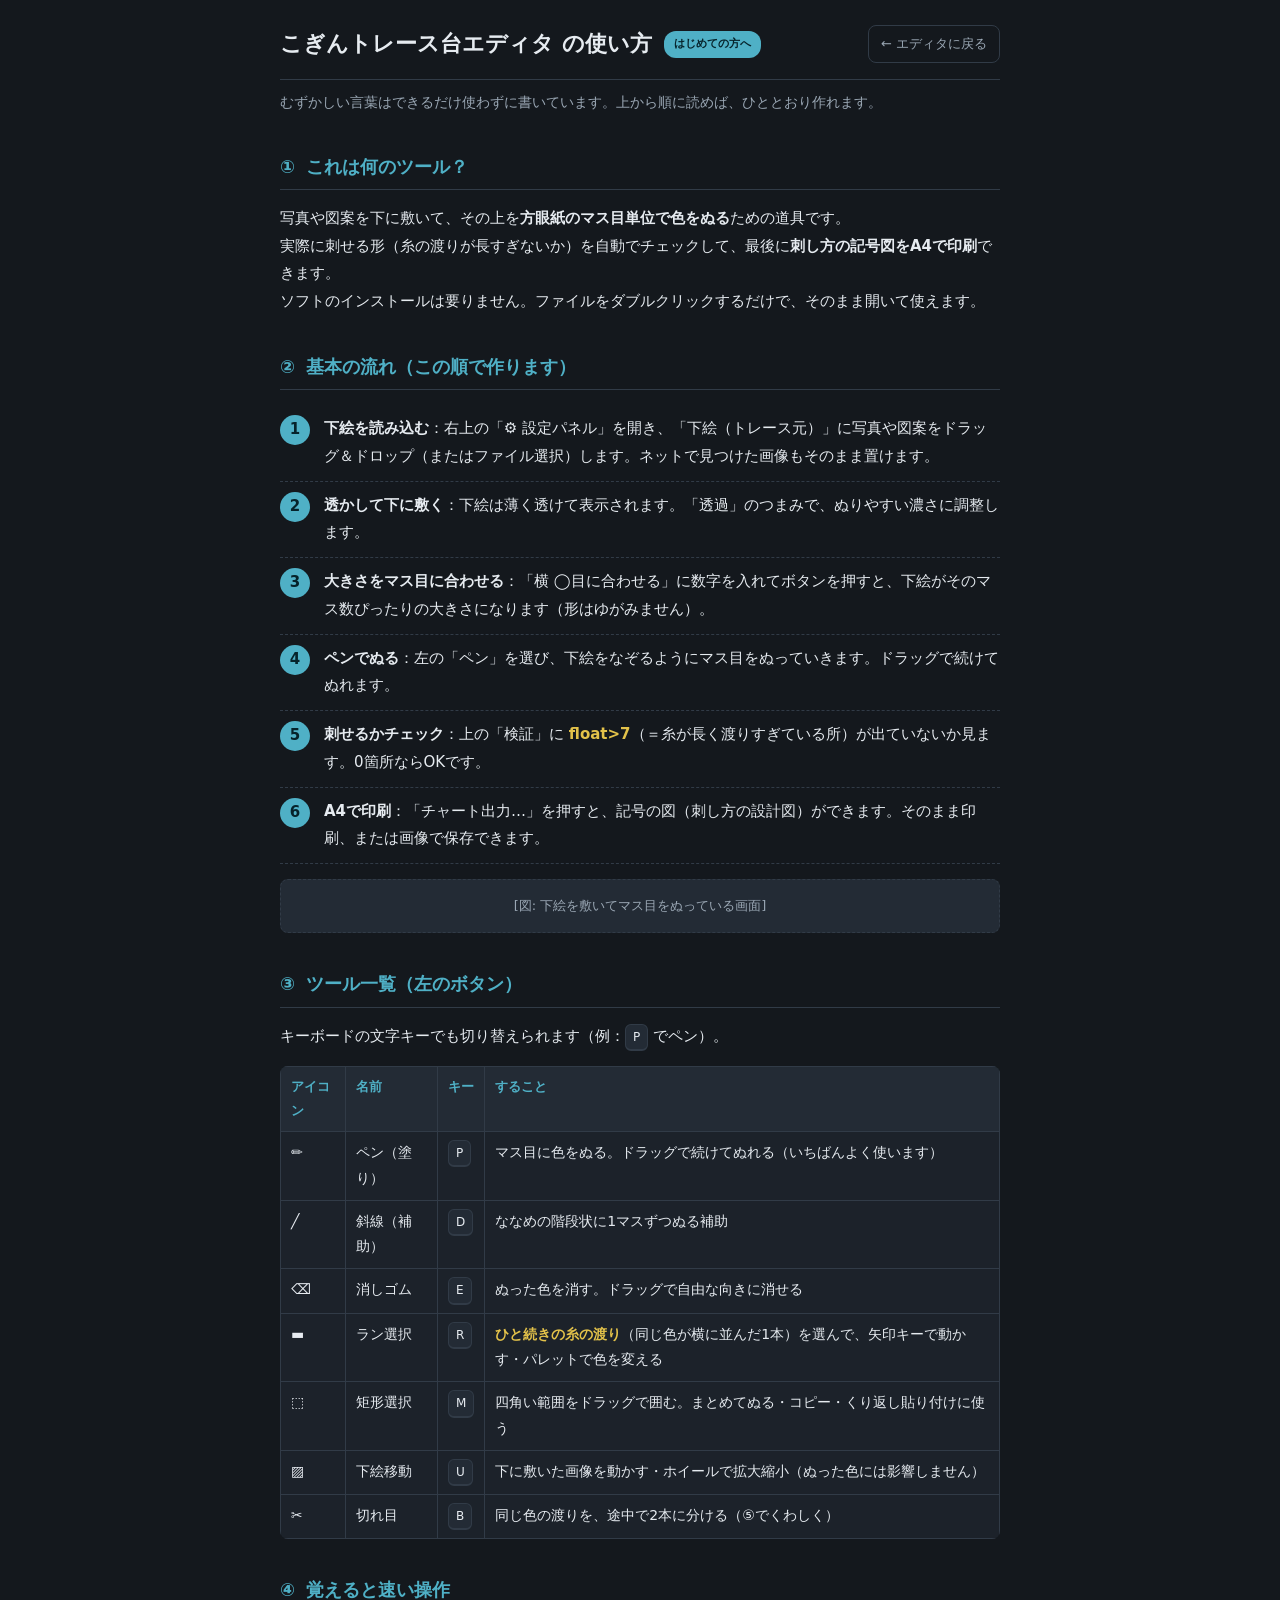
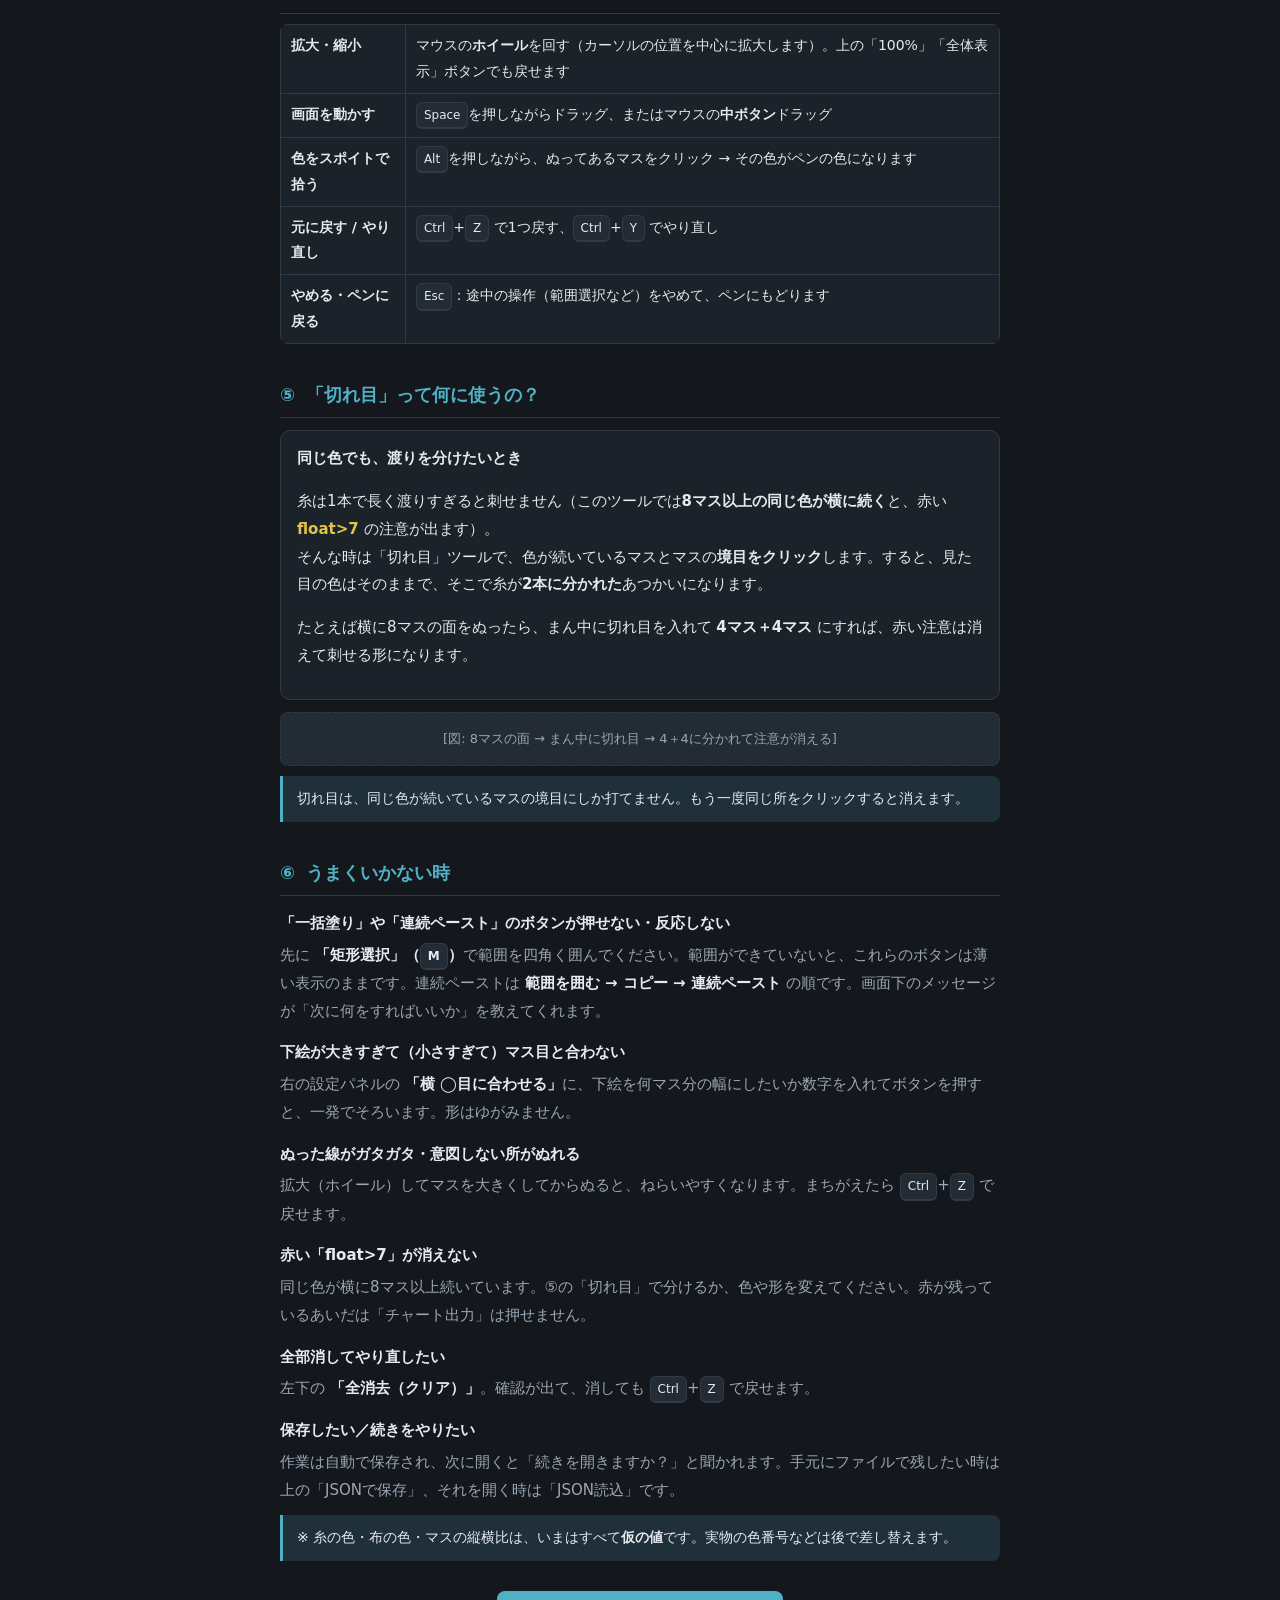
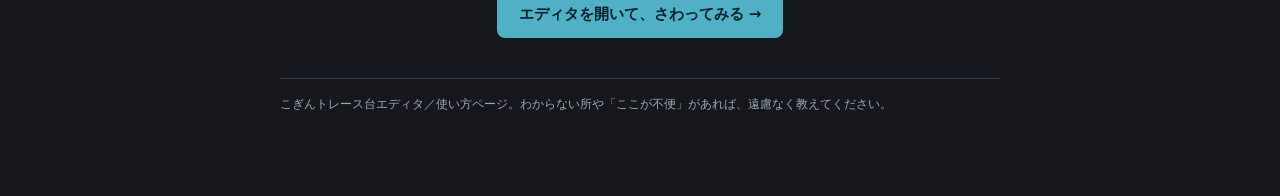
==== help.html @ c5e2b53e "feat(editor): 使い方ページ help.html＋ヘッダに「？使い方」ボタン（#12） - 非エンジニア/初見向けの独立ページ。専門用語は初出で言い換え   （「ラン」→ひと続きの糸の渡り" ====
<!DOCTYPE html>
<html lang="ja">
<head>
<meta charset="UTF-8">
<meta name="viewport" content="width=device-width, initial-scale=1.0">
<title>こぎんトレース台エディタ — 使い方</title>
<style>
  :root{
    --bg:#14181d; --panel:#1c222a; --panel2:#232b35; --line:#313b47;
    --text:#e6ebf0; --dim:#9aa7b4; --accent:#4fb0c6; --warn:#E3C24A; --danger:#E23B3B;
  }
  *{box-sizing:border-box;}
  html,body{margin:0;padding:0;background:var(--bg);color:var(--text);
    font-family:"Hiragino Kaku Gothic ProN","Yu Gothic",Meiryo,system-ui,sans-serif;
    font-size:15px;line-height:1.85;}
  a{color:var(--accent);}
  .wrap{max-width:760px;margin:0 auto;padding:24px 20px 80px;}
  header.top{display:flex;align-items:center;gap:12px;flex-wrap:wrap;
    border-bottom:1px solid var(--line);padding-bottom:14px;margin-bottom:8px;}
  header.top h1{font-size:22px;margin:0;font-weight:700;}
  .tag{font-size:11px;background:var(--accent);color:#06232b;padding:3px 10px;border-radius:12px;font-weight:700;}
  .back{margin-left:auto;font-size:13px;text-decoration:none;border:1px solid var(--line);
    color:var(--dim);border-radius:8px;padding:6px 12px;}
  .back:hover{border-color:var(--accent);color:var(--text);}
  .lead{color:var(--dim);font-size:14px;margin:10px 0 6px;}
  h2{font-size:18px;margin:34px 0 10px;color:var(--accent);border-bottom:1px solid var(--line);padding-bottom:6px;}
  h2 .num{display:inline-block;min-width:26px;}
  ol.steps{padding-left:0;list-style:none;counter-reset:st;}
  ol.steps>li{counter-increment:st;position:relative;padding:10px 0 10px 44px;border-bottom:1px dashed var(--line);}
  ol.steps>li::before{content:counter(st);position:absolute;left:0;top:10px;width:30px;height:30px;
    background:var(--accent);color:#06232b;border-radius:50%;display:flex;align-items:center;justify-content:center;font-weight:700;}
  ol.steps>li b{color:var(--text);}
  .fig{background:var(--panel2);border:1px dashed var(--line);border-radius:8px;color:var(--dim);
    font-size:13px;padding:14px;margin:8px 0;text-align:center;}
  table{width:100%;border-collapse:collapse;margin:8px 0;background:var(--panel);border-radius:8px;overflow:hidden;}
  th,td{border:1px solid var(--line);padding:8px 10px;text-align:left;font-size:14px;vertical-align:top;}
  th{background:var(--panel2);color:var(--accent);font-size:13px;}
  td .ico{font-size:17px;}
  kbd{display:inline-block;background:var(--panel2);border:1px solid var(--line);border-bottom-width:2px;
    border-radius:6px;padding:1px 7px;font-size:12px;color:var(--text);font-family:inherit;min-width:16px;text-align:center;}
  .card{background:var(--panel);border:1px solid var(--line);border-radius:10px;padding:14px 16px;margin:12px 0;}
  .card h3{margin:0 0 6px;font-size:15px;color:var(--text);}
  .note{background:#20303a;border-left:3px solid var(--accent);border-radius:0 8px 8px 0;padding:10px 14px;margin:10px 0;font-size:14px;}
  .word{color:var(--warn);font-weight:700;}
  dl.trouble{margin:0;}
  dl.trouble dt{font-weight:700;color:var(--text);margin-top:14px;}
  dl.trouble dd{margin:4px 0 0;color:var(--dim);}
  dl.trouble dd b{color:var(--text);}
  footer{margin-top:40px;border-top:1px solid var(--line);padding-top:14px;color:var(--dim);font-size:12px;}
  .center-cta{text-align:center;margin:30px 0 0;}
  .center-cta a{display:inline-block;background:var(--accent);color:#06232b;font-weight:700;
    text-decoration:none;border-radius:8px;padding:10px 22px;}
</style>
</head>
<body>
<div class="wrap">

<header class="top">
  <h1>こぎんトレース台エディタ の使い方</h1>
  <span class="tag">はじめての方へ</span>
  <a class="back" href="editor.html">← エディタに戻る</a>
</header>
<p class="lead">むずかしい言葉はできるだけ使わずに書いています。上から順に読めば、ひととおり作れます。</p>

<!-- ① これは何のツールか -->
<h2><span class="num">①</span>これは何のツール？</h2>
<p>写真や図案を下に敷いて、その上を<b>方眼紙のマス目単位で色をぬる</b>ための道具です。<br>
実際に刺せる形（糸の渡りが長すぎないか）を自動でチェックして、最後に<b>刺し方の記号図をA4で印刷</b>できます。<br>
ソフトのインストールは要りません。ファイルをダブルクリックするだけで、そのまま開いて使えます。</p>

<!-- ② 基本の流れ -->
<h2><span class="num">②</span>基本の流れ（この順で作ります）</h2>
<ol class="steps">
  <li><b>下絵を読み込む</b>：右上の「⚙ 設定パネル」を開き、「下絵（トレース元）」に写真や図案をドラッグ＆ドロップ（またはファイル選択）します。ネットで見つけた画像もそのまま置けます。</li>
  <li><b>透かして下に敷く</b>：下絵は薄く透けて表示されます。「透過」のつまみで、ぬりやすい濃さに調整します。</li>
  <li><b>大きさをマス目に合わせる</b>：「横 ◯目に合わせる」に数字を入れてボタンを押すと、下絵がそのマス数ぴったりの大きさになります（形はゆがみません）。</li>
  <li><b>ペンでぬる</b>：左の「ペン」を選び、下絵をなぞるようにマス目をぬっていきます。ドラッグで続けてぬれます。</li>
  <li><b>刺せるかチェック</b>：上の「検証」に <span class="word">float&gt;7</span>（＝糸が長く渡りすぎている所）が出ていないか見ます。0箇所ならOKです。</li>
  <li><b>A4で印刷</b>：「チャート出力…」を押すと、記号の図（刺し方の設計図）ができます。そのまま印刷、または画像で保存できます。</li>
</ol>
<div class="fig">[図: 下絵を敷いてマス目をぬっている画面]</div>

<!-- ③ ツール一覧 -->
<h2><span class="num">③</span>ツール一覧（左のボタン）</h2>
<p>キーボードの文字キーでも切り替えられます（例：<kbd>P</kbd> でペン）。</p>
<table>
  <thead><tr><th>アイコン</th><th>名前</th><th>キー</th><th>すること</th></tr></thead>
  <tbody>
    <tr><td class="ico">✏</td><td>ペン（塗り）</td><td><kbd>P</kbd></td><td>マス目に色をぬる。ドラッグで続けてぬれる（いちばんよく使います）</td></tr>
    <tr><td class="ico">╱</td><td>斜線（補助）</td><td><kbd>D</kbd></td><td>ななめの階段状に1マスずつぬる補助</td></tr>
    <tr><td class="ico">⌫</td><td>消しゴム</td><td><kbd>E</kbd></td><td>ぬった色を消す。ドラッグで自由な向きに消せる</td></tr>
    <tr><td class="ico">▬</td><td>ラン選択</td><td><kbd>R</kbd></td><td><span class="word">ひと続きの糸の渡り</span>（同じ色が横に並んだ1本）を選んで、矢印キーで動かす・パレットで色を変える</td></tr>
    <tr><td class="ico">⬚</td><td>矩形選択</td><td><kbd>M</kbd></td><td>四角い範囲をドラッグで囲む。まとめてぬる・コピー・くり返し貼り付けに使う</td></tr>
    <tr><td class="ico">▨</td><td>下絵移動</td><td><kbd>U</kbd></td><td>下に敷いた画像を動かす・ホイールで拡大縮小（ぬった色には影響しません）</td></tr>
    <tr><td class="ico">✂</td><td>切れ目</td><td><kbd>B</kbd></td><td>同じ色の渡りを、途中で2本に分ける（⑤でくわしく）</td></tr>
  </tbody>
</table>

<!-- ④ 便利操作 -->
<h2><span class="num">④</span>覚えると速い操作</h2>
<table>
  <tbody>
    <tr><td><b>拡大・縮小</b></td><td>マウスの<b>ホイール</b>を回す（カーソルの位置を中心に拡大します）。上の「100%」「全体表示」ボタンでも戻せます</td></tr>
    <tr><td><b>画面を動かす</b></td><td><kbd>Space</kbd>を押しながらドラッグ、またはマウスの<b>中ボタン</b>ドラッグ</td></tr>
    <tr><td><b>色をスポイトで拾う</b></td><td><kbd>Alt</kbd>を押しながら、ぬってあるマスをクリック → その色がペンの色になります</td></tr>
    <tr><td><b>元に戻す / やり直し</b></td><td><kbd>Ctrl</kbd>+<kbd>Z</kbd> で1つ戻す、<kbd>Ctrl</kbd>+<kbd>Y</kbd> でやり直し</td></tr>
    <tr><td><b>やめる・ペンに戻る</b></td><td><kbd>Esc</kbd>：途中の操作（範囲選択など）をやめて、ペンにもどります</td></tr>
  </tbody>
</table>

<!-- ⑤ 切れ目機能 -->
<h2><span class="num">⑤</span>「切れ目」って何に使うの？</h2>
<div class="card">
  <h3>同じ色でも、渡りを分けたいとき</h3>
  <p>糸は1本で長く渡りすぎると刺せません（このツールでは<b>8マス以上の同じ色が横に続く</b>と、赤い <span class="word">float&gt;7</span> の注意が出ます）。<br>
  そんな時は「切れ目」ツールで、色が続いているマスとマスの<b>境目をクリック</b>します。すると、見た目の色はそのままで、そこで糸が<b>2本に分かれた</b>あつかいになります。</p>
  <p>たとえば横に8マスの面をぬったら、まん中に切れ目を入れて <b>4マス＋4マス</b> にすれば、赤い注意は消えて刺せる形になります。</p>
</div>
<div class="fig">[図: 8マスの面 → まん中に切れ目 → 4＋4に分かれて注意が消える]</div>
<div class="note">切れ目は、同じ色が続いているマスの境目にしか打てません。もう一度同じ所をクリックすると消えます。</div>

<!-- ⑥ うまくいかない時 -->
<h2><span class="num">⑥</span>うまくいかない時</h2>
<dl class="trouble">
  <dt>「一括塗り」や「連続ペースト」のボタンが押せない・反応しない</dt>
  <dd>先に <b>「矩形選択」（<kbd>M</kbd>）</b>で範囲を四角く囲んでください。範囲ができていないと、これらのボタンは薄い表示のままです。連続ペーストは <b>範囲を囲む → コピー → 連続ペースト</b> の順です。画面下のメッセージが「次に何をすればいいか」を教えてくれます。</dd>

  <dt>下絵が大きすぎて（小さすぎて）マス目と合わない</dt>
  <dd>右の設定パネルの <b>「横 ◯目に合わせる」</b>に、下絵を何マス分の幅にしたいか数字を入れてボタンを押すと、一発でそろいます。形はゆがみません。</dd>

  <dt>ぬった線がガタガタ・意図しない所がぬれる</dt>
  <dd>拡大（ホイール）してマスを大きくしてからぬると、ねらいやすくなります。まちがえたら <kbd>Ctrl</kbd>+<kbd>Z</kbd> で戻せます。</dd>

  <dt>赤い「float&gt;7」が消えない</dt>
  <dd>同じ色が横に8マス以上続いています。⑤の「切れ目」で分けるか、色や形を変えてください。赤が残っているあいだは「チャート出力」は押せません。</dd>

  <dt>全部消してやり直したい</dt>
  <dd>左下の <b>「全消去（クリア）」</b>。確認が出て、消しても <kbd>Ctrl</kbd>+<kbd>Z</kbd> で戻せます。</dd>

  <dt>保存したい／続きをやりたい</dt>
  <dd>作業は自動で保存され、次に開くと「続きを開きますか？」と聞かれます。手元にファイルで残したい時は上の「JSONで保存」、それを開く時は「JSON読込」です。</dd>
</dl>

<div class="note">※ 糸の色・布の色・マスの縦横比は、いまはすべて<b>仮の値</b>です。実物の色番号などは後で差し替えます。</div>

<div class="center-cta"><a href="editor.html">エディタを開いて、さわってみる →</a></div>

<footer>
  こぎんトレース台エディタ／使い方ページ。わからない所や「ここが不便」があれば、遠慮なく教えてください。
</footer>

</div>
</body>
</html>
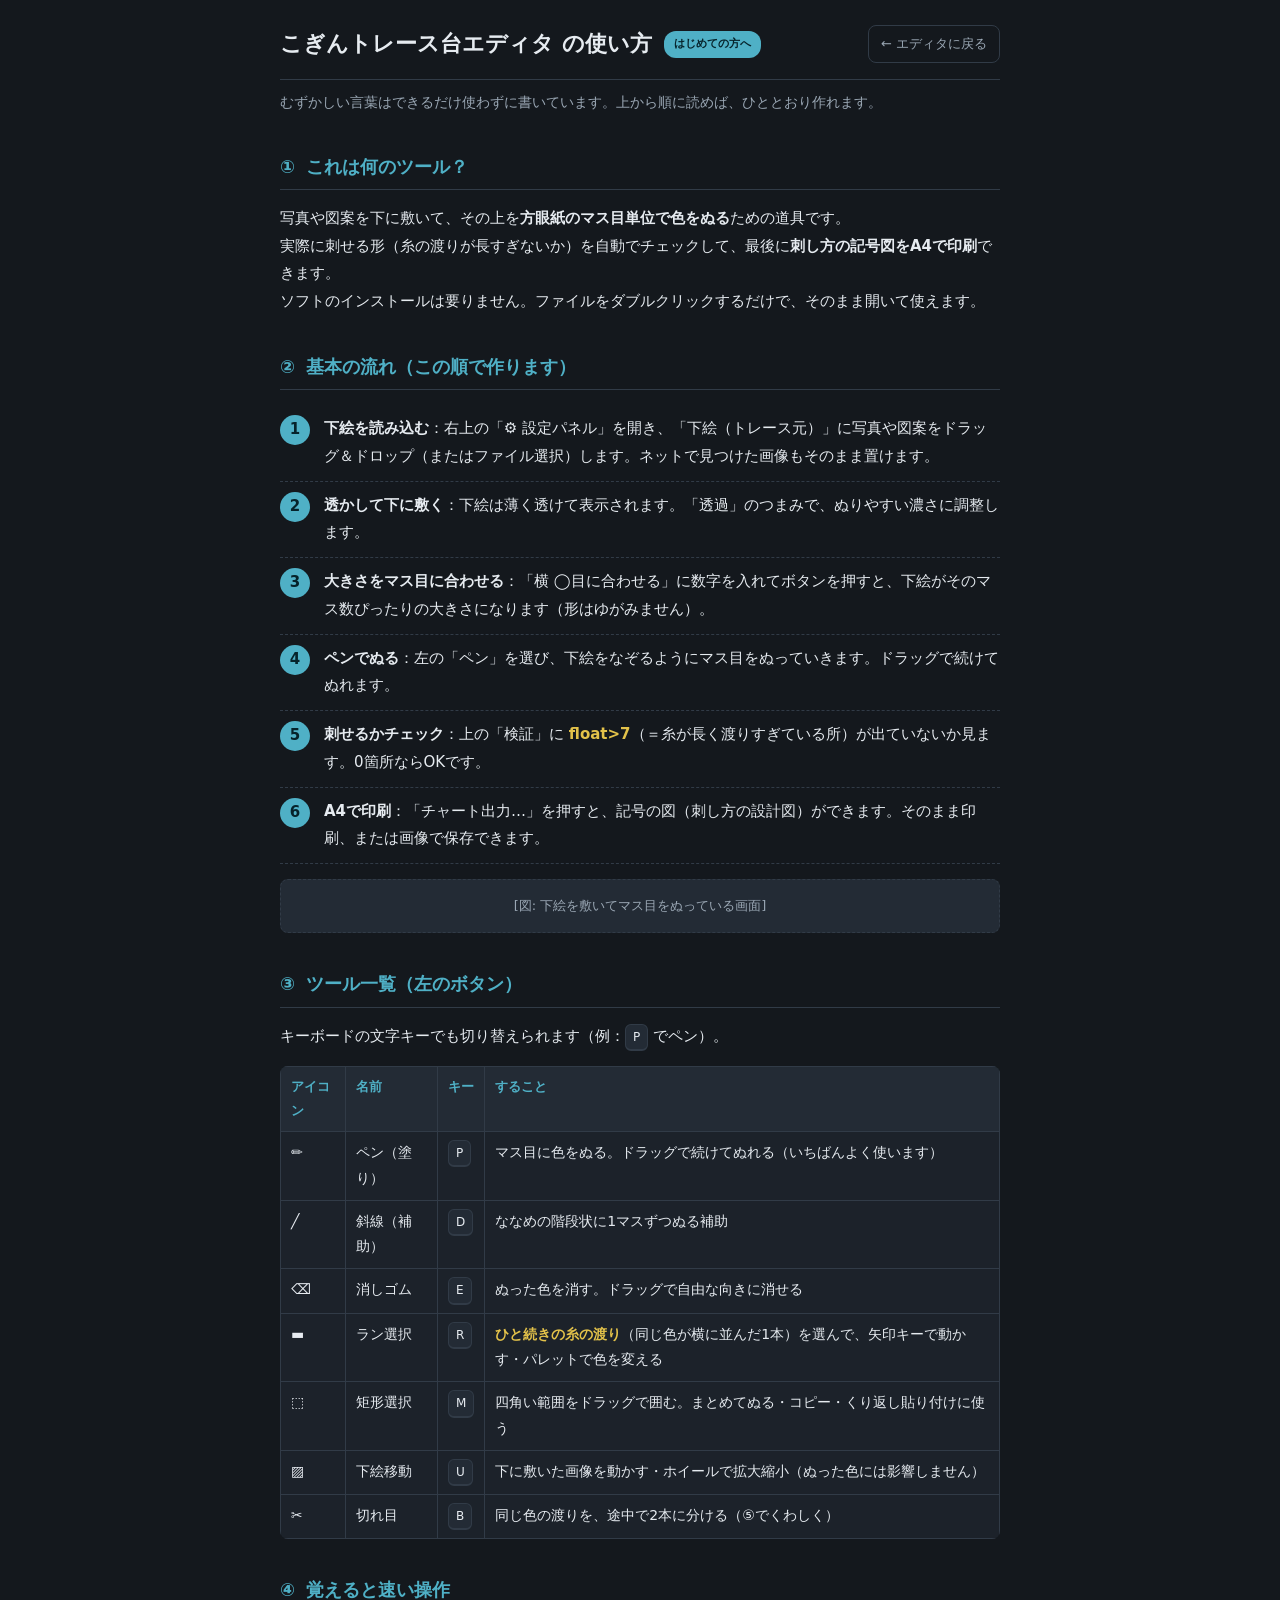
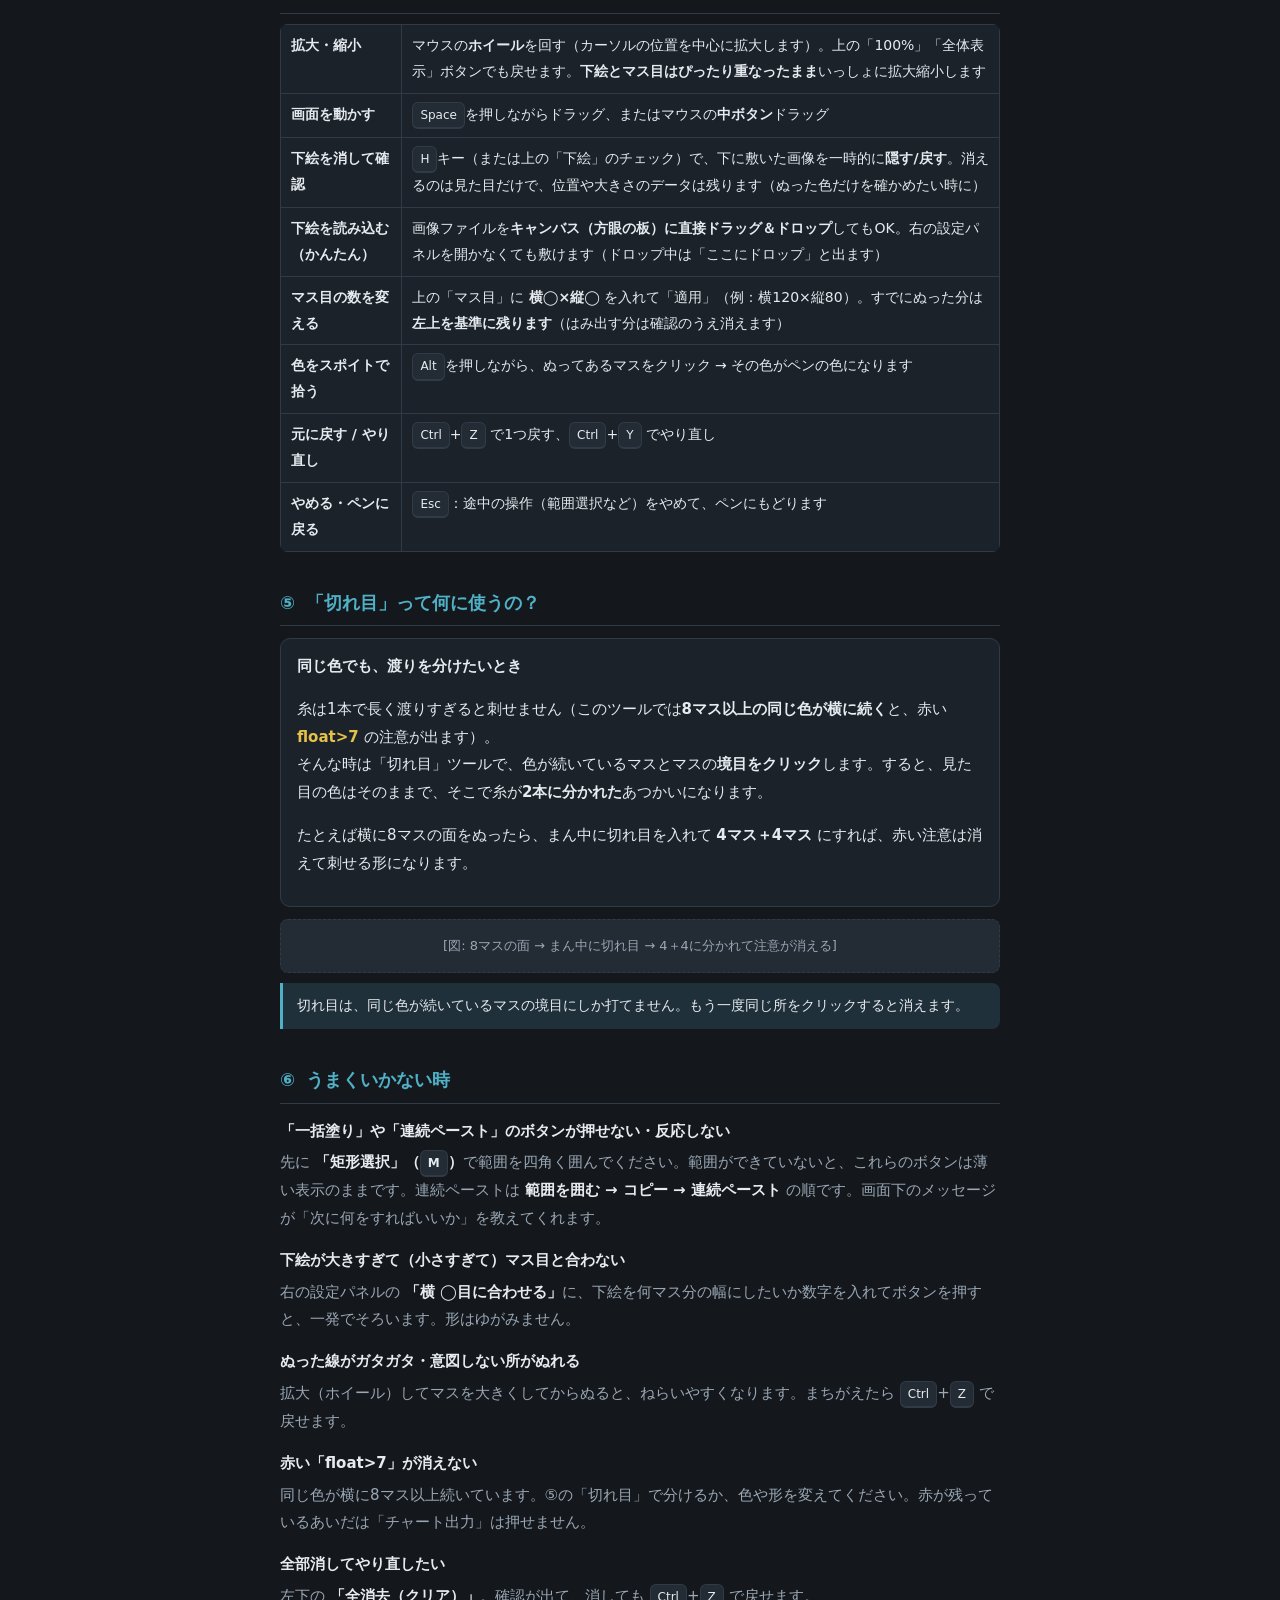
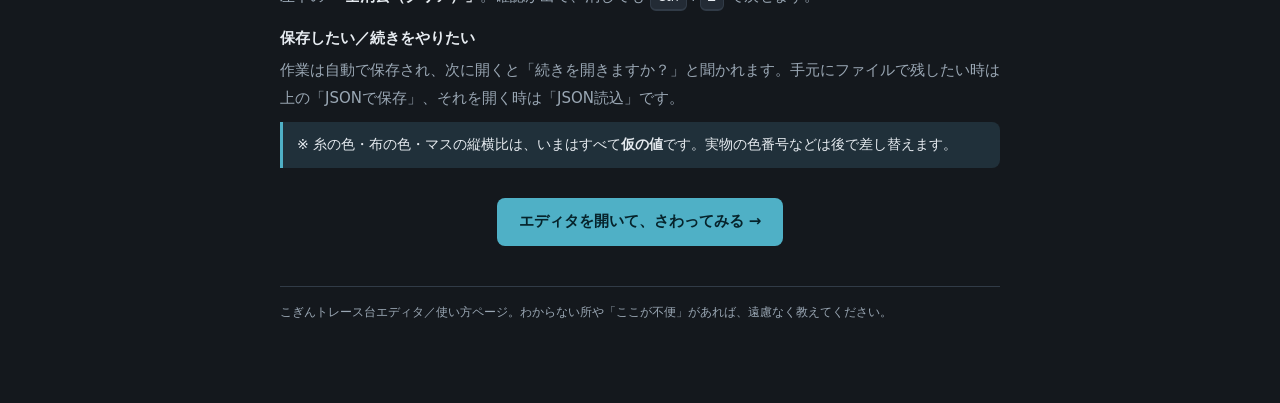
==== commit 5cfd78d8: "docs(editor): FEEDBACK #13〜#16＋DEVGUIDE T0.5.2＋help 追記（R3） - FEEDBACK.md にラウンド3セクション（#13〜#16 の課題・方針・" ====
--- a/help.html
+++ b/help.html
@@ -100,8 +100,11 @@
 <h2><span class="num">④</span>覚えると速い操作</h2>
 <table>
   <tbody>
-    <tr><td><b>拡大・縮小</b></td><td>マウスの<b>ホイール</b>を回す（カーソルの位置を中心に拡大します）。上の「100%」「全体表示」ボタンでも戻せます</td></tr>
+    <tr><td><b>拡大・縮小</b></td><td>マウスの<b>ホイール</b>を回す（カーソルの位置を中心に拡大します）。上の「100%」「全体表示」ボタンでも戻せます。<b>下絵とマス目はぴったり重なったまま</b>いっしょに拡大縮小します</td></tr>
     <tr><td><b>画面を動かす</b></td><td><kbd>Space</kbd>を押しながらドラッグ、またはマウスの<b>中ボタン</b>ドラッグ</td></tr>
+    <tr><td><b>下絵を消して確認</b></td><td><kbd>H</kbd>キー（または上の「下絵」のチェック）で、下に敷いた画像を一時的に<b>隠す/戻す</b>。消えるのは見た目だけで、位置や大きさのデータは残ります（ぬった色だけを確かめたい時に）</td></tr>
+    <tr><td><b>下絵を読み込む（かんたん）</b></td><td>画像ファイルを<b>キャンバス（方眼の板）に直接ドラッグ＆ドロップ</b>してもOK。右の設定パネルを開かなくても敷けます（ドロップ中は「ここにドロップ」と出ます）</td></tr>
+    <tr><td><b>マス目の数を変える</b></td><td>上の「マス目」に <b>横◯×縦◯</b> を入れて「適用」（例：横120×縦80）。すでにぬった分は<b>左上を基準に残ります</b>（はみ出す分は確認のうえ消えます）</td></tr>
     <tr><td><b>色をスポイトで拾う</b></td><td><kbd>Alt</kbd>を押しながら、ぬってあるマスをクリック → その色がペンの色になります</td></tr>
     <tr><td><b>元に戻す / やり直し</b></td><td><kbd>Ctrl</kbd>+<kbd>Z</kbd> で1つ戻す、<kbd>Ctrl</kbd>+<kbd>Y</kbd> でやり直し</td></tr>
     <tr><td><b>やめる・ペンに戻る</b></td><td><kbd>Esc</kbd>：途中の操作（範囲選択など）をやめて、ペンにもどります</td></tr>
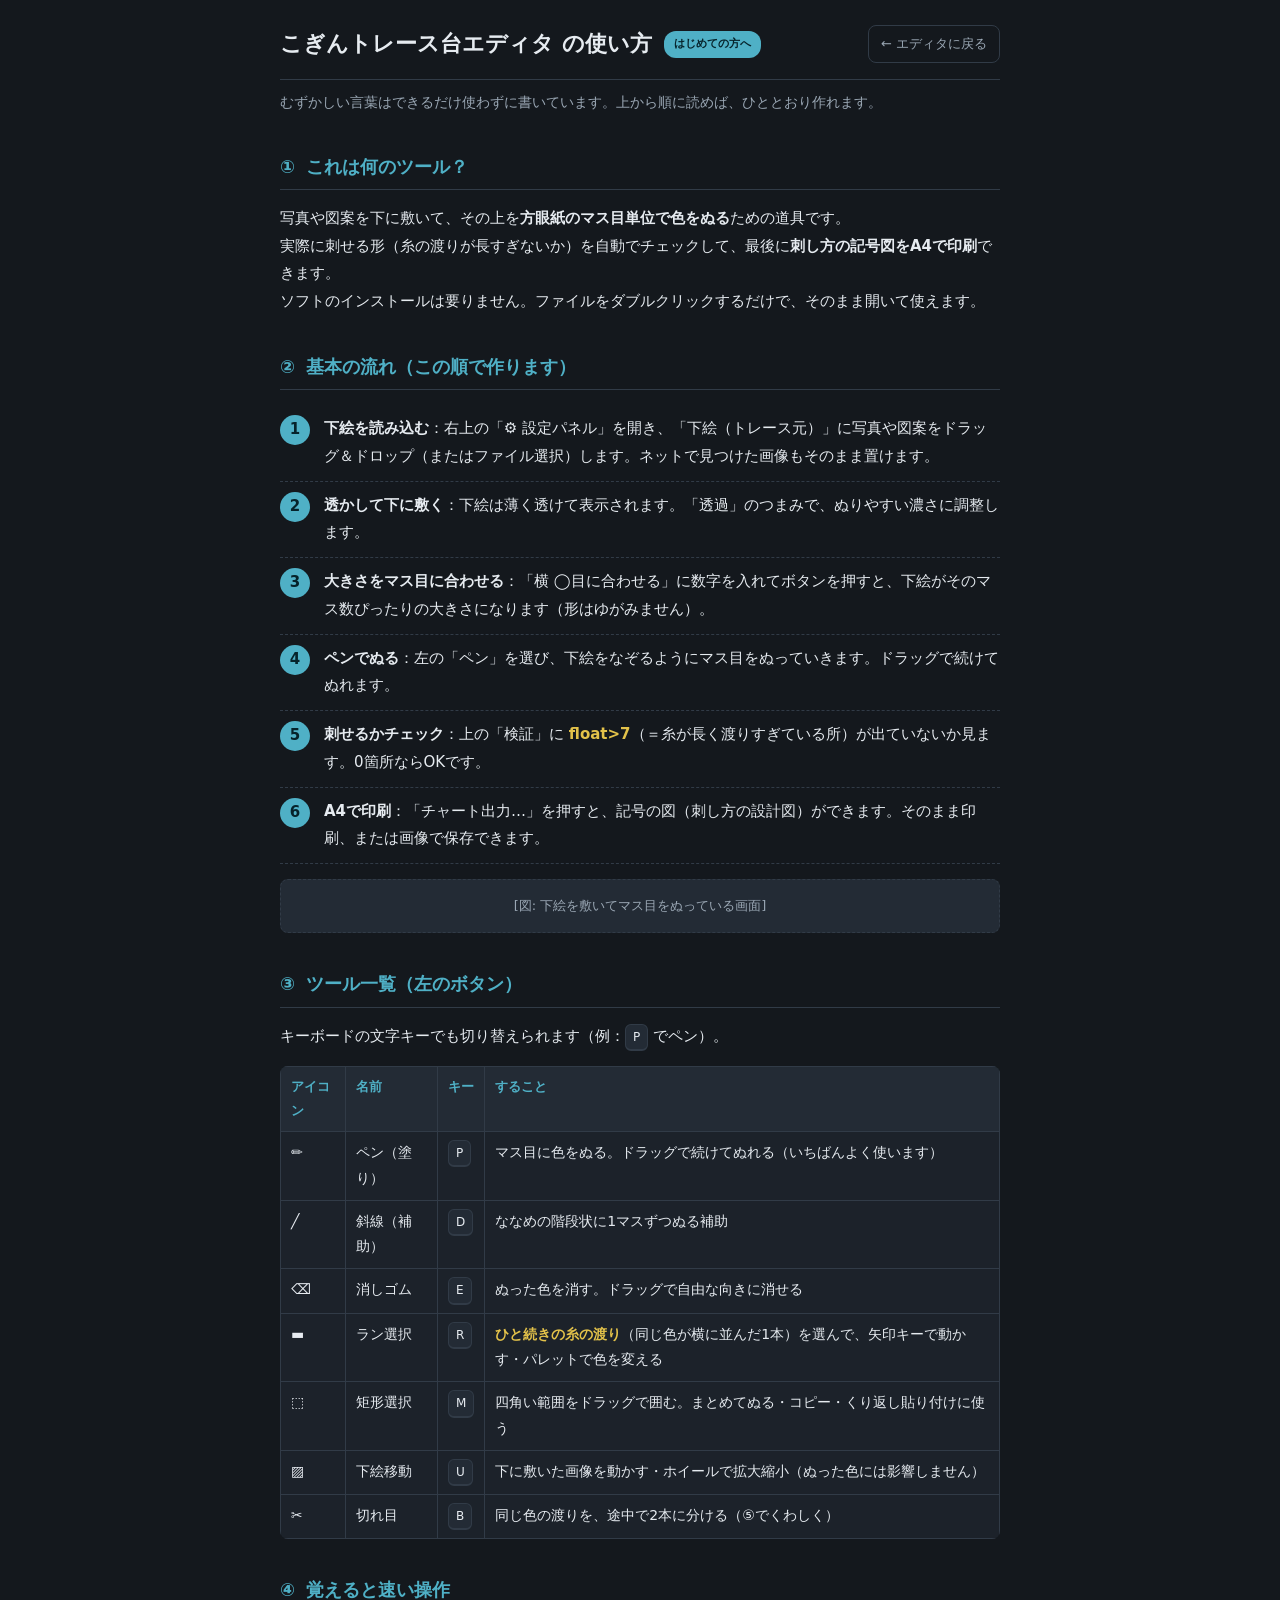
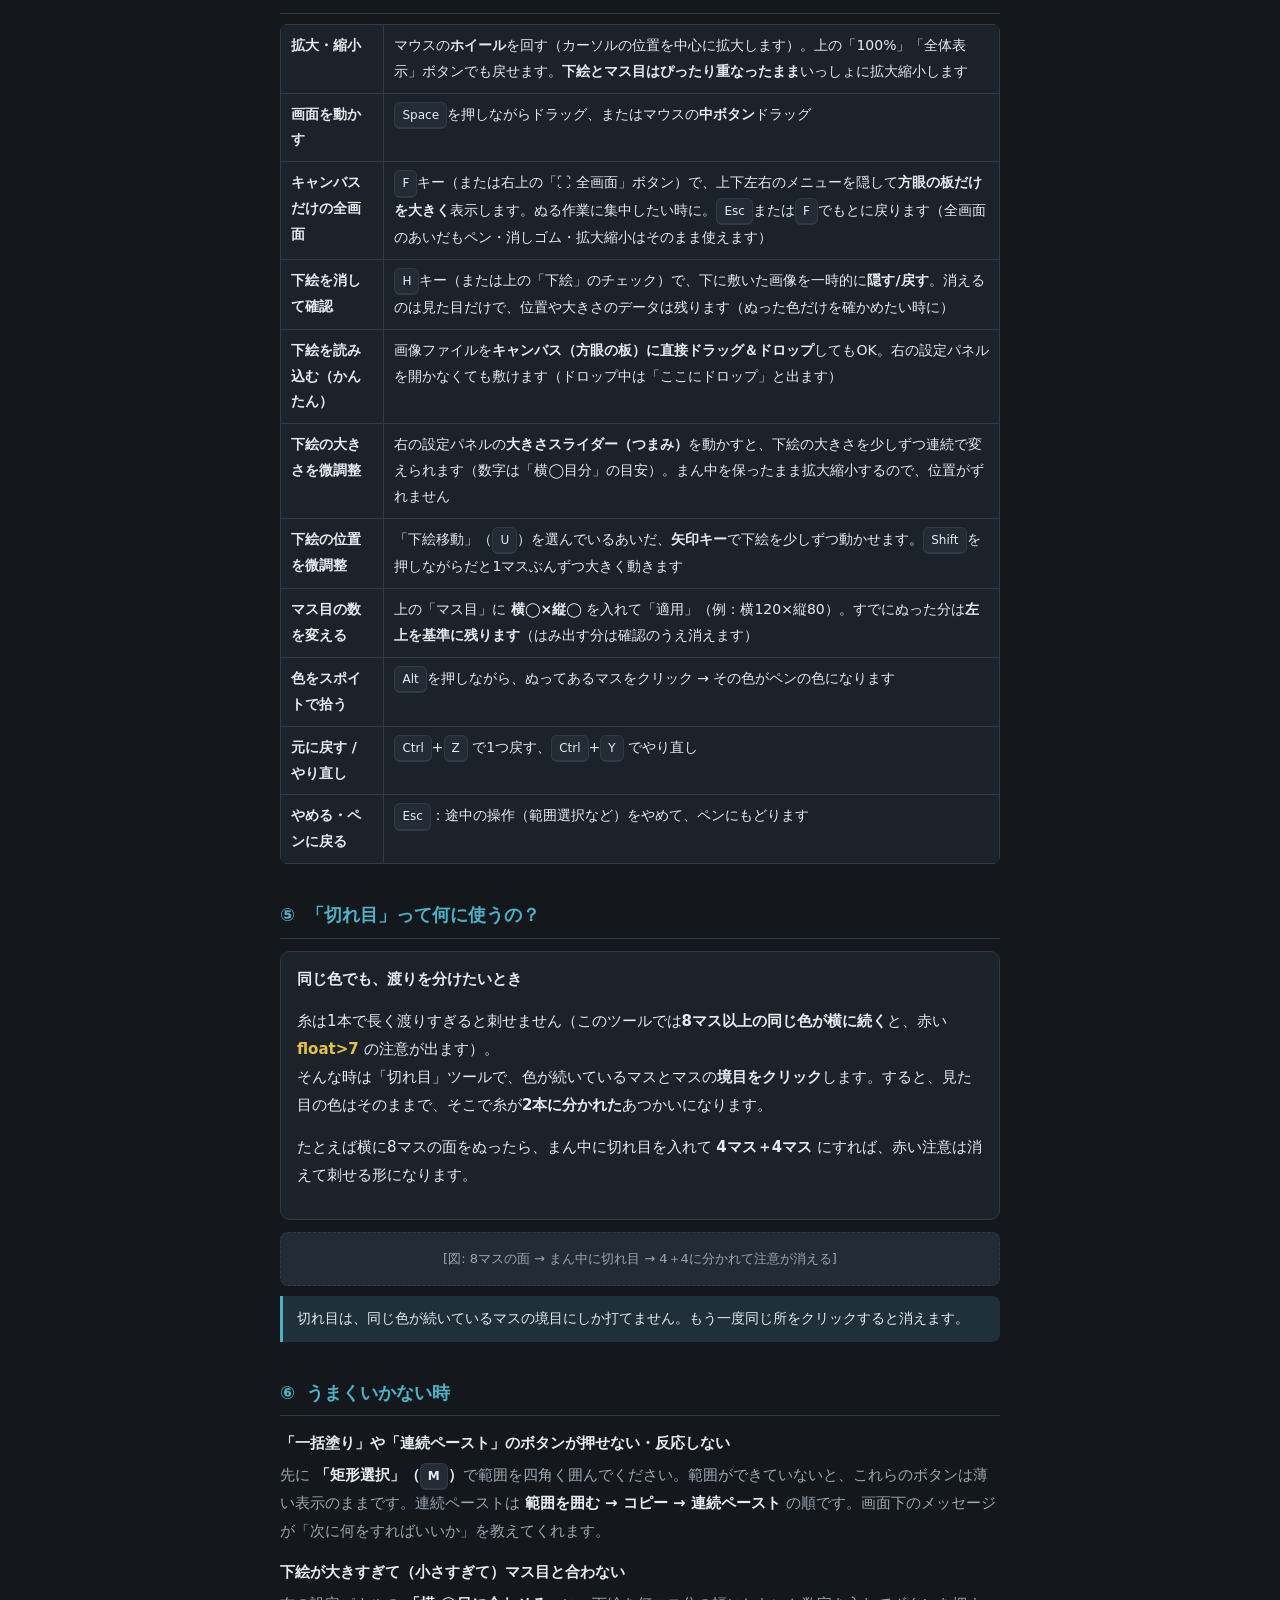
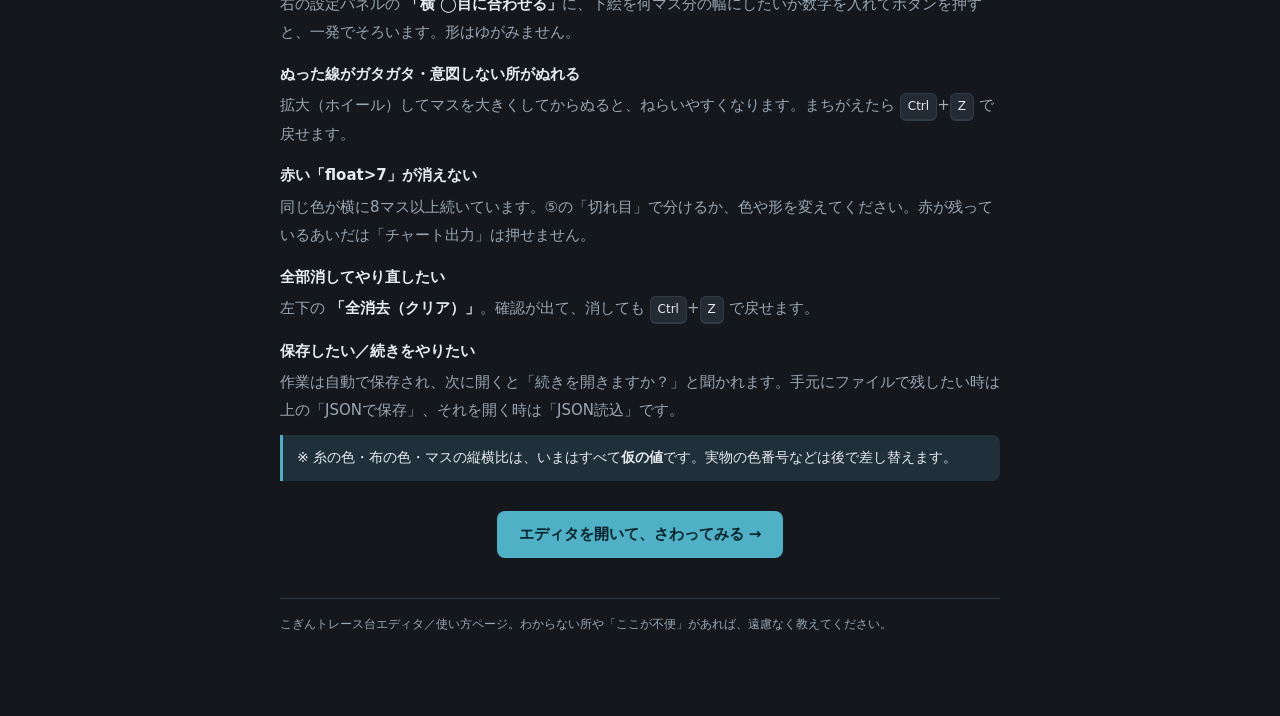
==== commit 4df0e262: "docs(editor): FEEDBACK #17/#18＋EDITOR-README T0.5.3＋help 追記（R4） - FEEDBACK ラウンド4（#17/#18）＋R4検証記録（全テス" ====
--- a/help.html
+++ b/help.html
@@ -102,8 +102,11 @@
   <tbody>
     <tr><td><b>拡大・縮小</b></td><td>マウスの<b>ホイール</b>を回す（カーソルの位置を中心に拡大します）。上の「100%」「全体表示」ボタンでも戻せます。<b>下絵とマス目はぴったり重なったまま</b>いっしょに拡大縮小します</td></tr>
     <tr><td><b>画面を動かす</b></td><td><kbd>Space</kbd>を押しながらドラッグ、またはマウスの<b>中ボタン</b>ドラッグ</td></tr>
+    <tr><td><b>キャンバスだけの全画面</b></td><td><kbd>F</kbd>キー（または右上の「⛶ 全画面」ボタン）で、上下左右のメニューを隠して<b>方眼の板だけを大きく</b>表示します。ぬる作業に集中したい時に。<kbd>Esc</kbd>または<kbd>F</kbd>でもとに戻ります（全画面のあいだもペン・消しゴム・拡大縮小はそのまま使えます）</td></tr>
     <tr><td><b>下絵を消して確認</b></td><td><kbd>H</kbd>キー（または上の「下絵」のチェック）で、下に敷いた画像を一時的に<b>隠す/戻す</b>。消えるのは見た目だけで、位置や大きさのデータは残ります（ぬった色だけを確かめたい時に）</td></tr>
     <tr><td><b>下絵を読み込む（かんたん）</b></td><td>画像ファイルを<b>キャンバス（方眼の板）に直接ドラッグ＆ドロップ</b>してもOK。右の設定パネルを開かなくても敷けます（ドロップ中は「ここにドロップ」と出ます）</td></tr>
+    <tr><td><b>下絵の大きさを微調整</b></td><td>右の設定パネルの<b>大きさスライダー（つまみ）</b>を動かすと、下絵の大きさを少しずつ連続で変えられます（数字は「横◯目分」の目安）。まん中を保ったまま拡大縮小するので、位置がずれません</td></tr>
+    <tr><td><b>下絵の位置を微調整</b></td><td>「下絵移動」（<kbd>U</kbd>）を選んでいるあいだ、<b>矢印キー</b>で下絵を少しずつ動かせます。<kbd>Shift</kbd>を押しながらだと1マスぶんずつ大きく動きます</td></tr>
     <tr><td><b>マス目の数を変える</b></td><td>上の「マス目」に <b>横◯×縦◯</b> を入れて「適用」（例：横120×縦80）。すでにぬった分は<b>左上を基準に残ります</b>（はみ出す分は確認のうえ消えます）</td></tr>
     <tr><td><b>色をスポイトで拾う</b></td><td><kbd>Alt</kbd>を押しながら、ぬってあるマスをクリック → その色がペンの色になります</td></tr>
     <tr><td><b>元に戻す / やり直し</b></td><td><kbd>Ctrl</kbd>+<kbd>Z</kbd> で1つ戻す、<kbd>Ctrl</kbd>+<kbd>Y</kbd> でやり直し</td></tr>
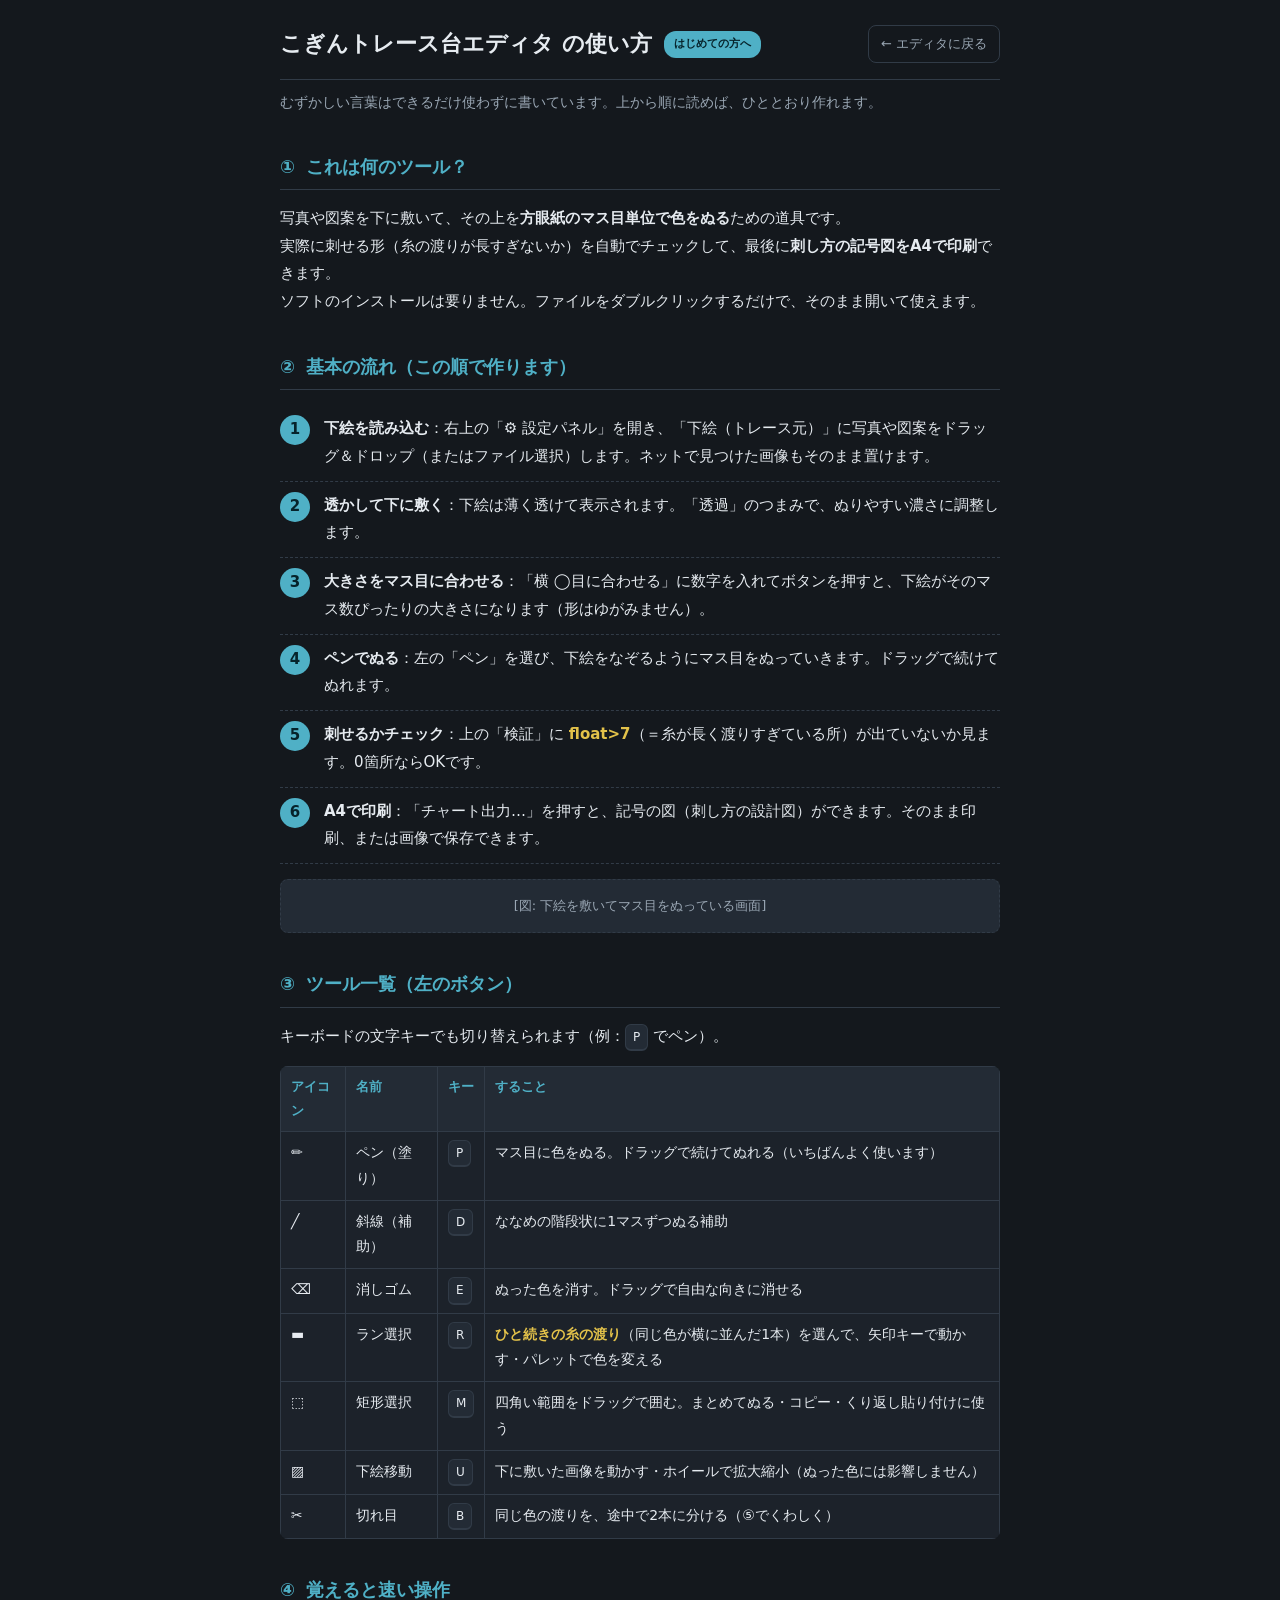
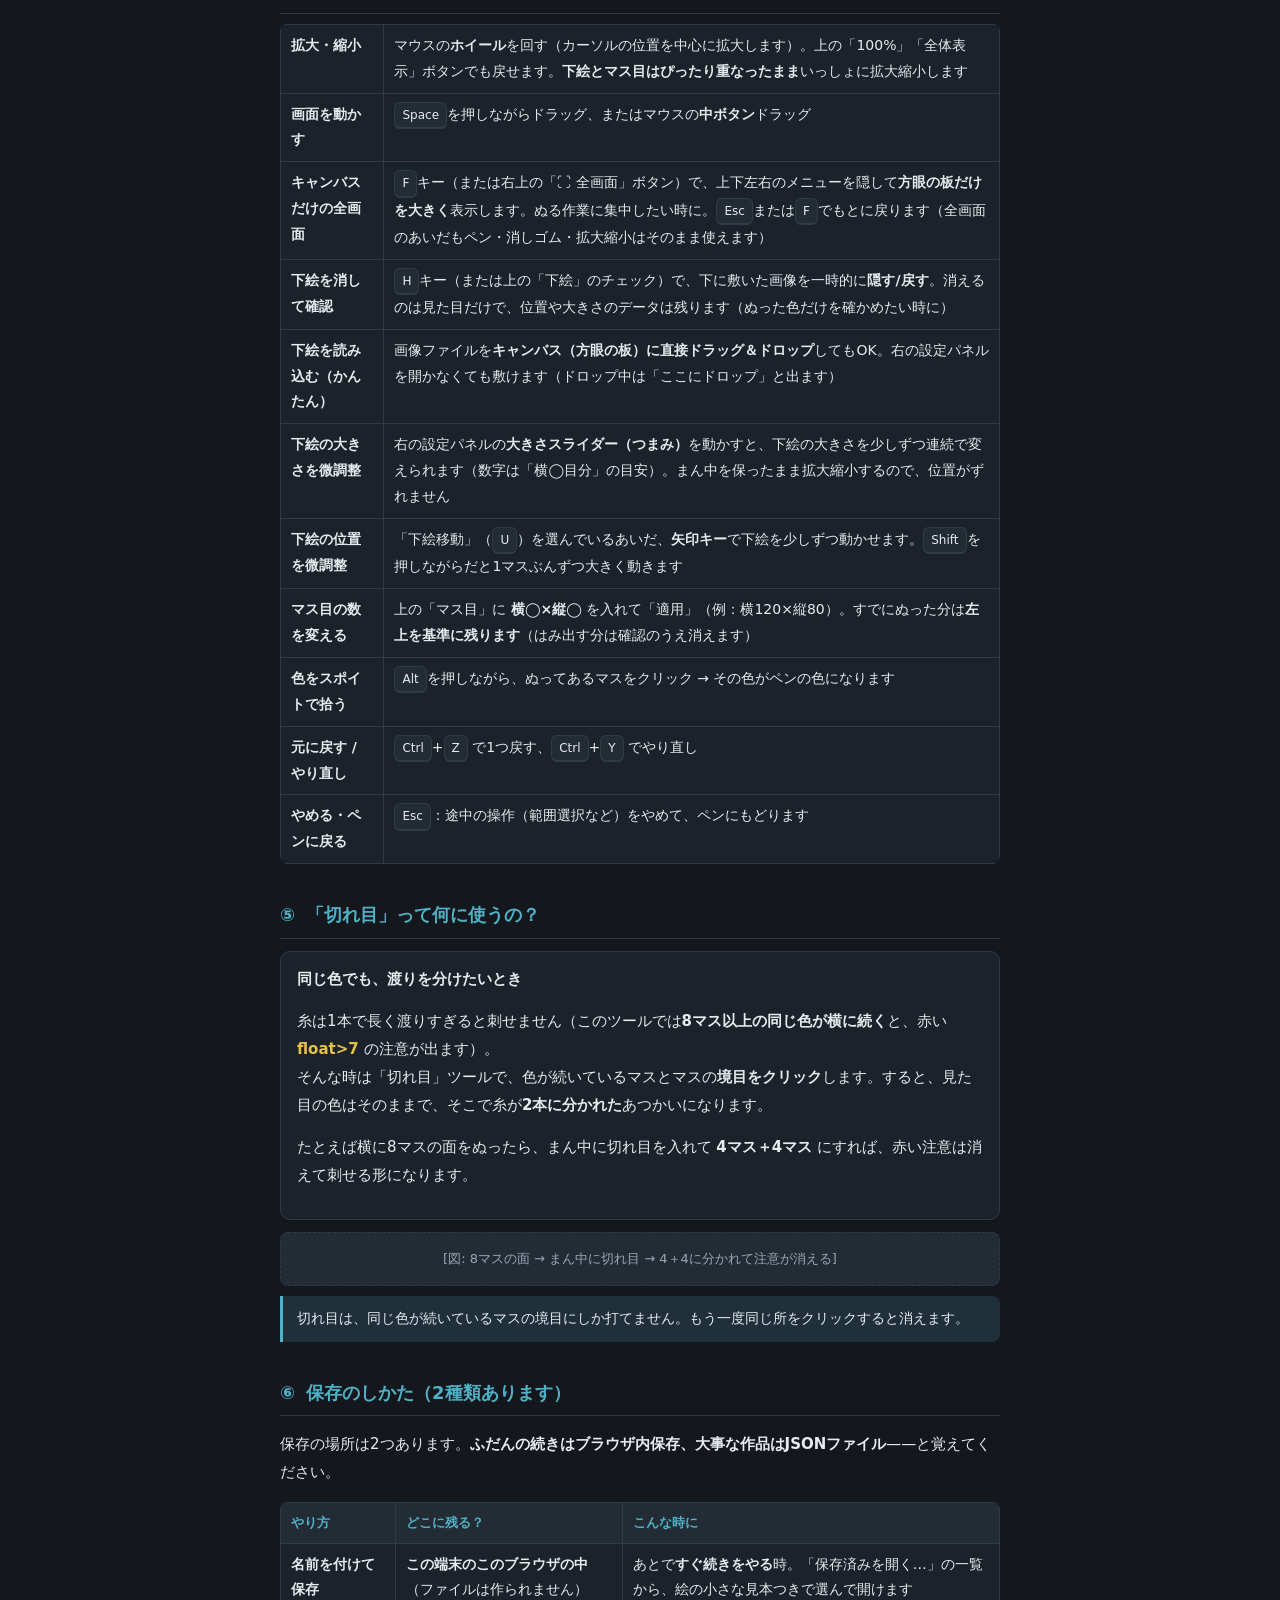
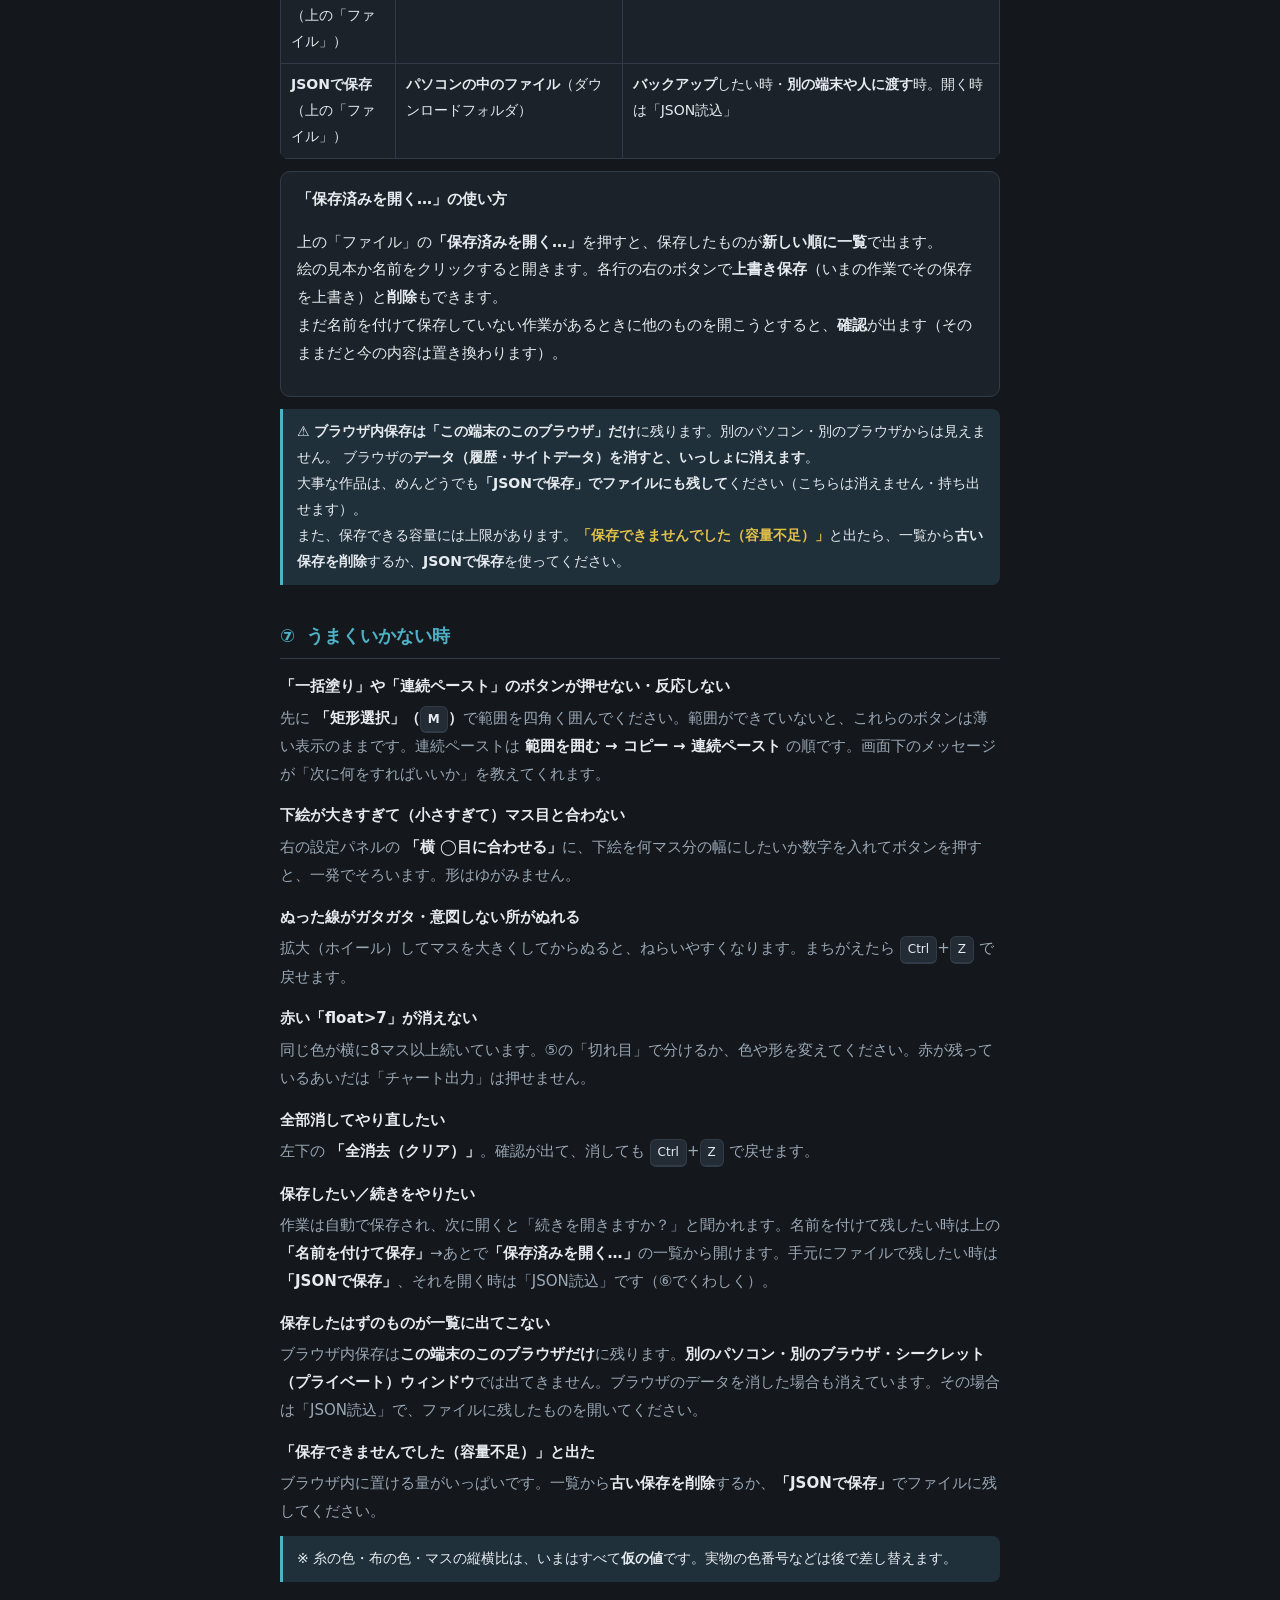
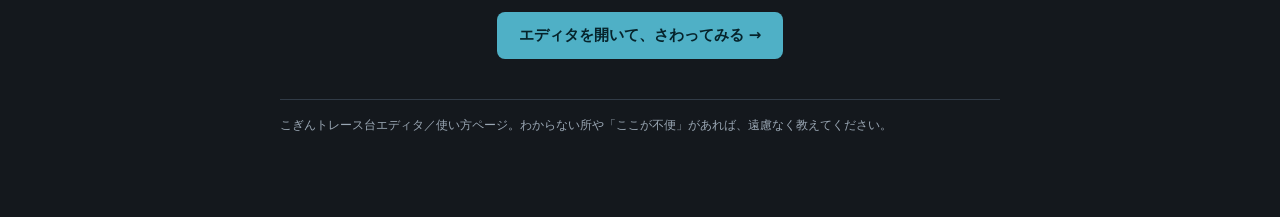
==== commit 167a0aab: "docs(editor): FEEDBACK #19＋EDITOR-README T0.5.4＋help ⑥保存のしかた（R5） - FEEDBACK.md: 「9. ラウンド5 — ブラウザ内保存メ" ====
--- a/help.html
+++ b/help.html
@@ -125,8 +125,37 @@
 <div class="fig">[図: 8マスの面 → まん中に切れ目 → 4＋4に分かれて注意が消える]</div>
 <div class="note">切れ目は、同じ色が続いているマスの境目にしか打てません。もう一度同じ所をクリックすると消えます。</div>
 
-<!-- ⑥ うまくいかない時 -->
-<h2><span class="num">⑥</span>うまくいかない時</h2>
+<!-- ⑥ 保存のしかた（2種類） -->
+<h2><span class="num">⑥</span>保存のしかた（2種類あります）</h2>
+<p>保存の場所は2つあります。<b>ふだんの続きはブラウザ内保存、大事な作品はJSONファイル</b>——と覚えてください。</p>
+<table>
+  <thead><tr><th>やり方</th><th>どこに残る？</th><th>こんな時に</th></tr></thead>
+  <tbody>
+    <tr>
+      <td><b>名前を付けて保存</b><br>（上の「ファイル」）</td>
+      <td><b>この端末のこのブラウザの中</b>（ファイルは作られません）</td>
+      <td>あとで<b>すぐ続きをやる</b>時。「保存済みを開く…」の一覧から、絵の小さな見本つきで選んで開けます</td>
+    </tr>
+    <tr>
+      <td><b>JSONで保存</b><br>（上の「ファイル」）</td>
+      <td><b>パソコンの中のファイル</b>（ダウンロードフォルダ）</td>
+      <td><b>バックアップ</b>したい時・<b>別の端末や人に渡す</b>時。開く時は「JSON読込」</td>
+    </tr>
+  </tbody>
+</table>
+<div class="card">
+  <h3>「保存済みを開く…」の使い方</h3>
+  <p>上の「ファイル」の<b>「保存済みを開く…」</b>を押すと、保存したものが<b>新しい順に一覧</b>で出ます。<br>
+  絵の見本か名前をクリックすると開きます。各行の右のボタンで<b>上書き保存</b>（いまの作業でその保存を上書き）と<b>削除</b>もできます。<br>
+  まだ名前を付けて保存していない作業があるときに他のものを開こうとすると、<b>確認</b>が出ます（そのままだと今の内容は置き換わります）。</p>
+</div>
+<div class="note">⚠ <b>ブラウザ内保存は「この端末のこのブラウザ」だけ</b>に残ります。別のパソコン・別のブラウザからは見えません。
+ブラウザの<b>データ（履歴・サイトデータ）を消すと、いっしょに消えます</b>。<br>
+大事な作品は、めんどうでも<b>「JSONで保存」でファイルにも残して</b>ください（こちらは消えません・持ち出せます）。<br>
+また、保存できる容量には上限があります。<span class="word">「保存できませんでした（容量不足）」</span>と出たら、一覧から<b>古い保存を削除</b>するか、<b>JSONで保存</b>を使ってください。</div>
+
+<!-- ⑦ うまくいかない時 -->
+<h2><span class="num">⑦</span>うまくいかない時</h2>
 <dl class="trouble">
   <dt>「一括塗り」や「連続ペースト」のボタンが押せない・反応しない</dt>
   <dd>先に <b>「矩形選択」（<kbd>M</kbd>）</b>で範囲を四角く囲んでください。範囲ができていないと、これらのボタンは薄い表示のままです。連続ペーストは <b>範囲を囲む → コピー → 連続ペースト</b> の順です。画面下のメッセージが「次に何をすればいいか」を教えてくれます。</dd>
@@ -144,7 +173,13 @@
   <dd>左下の <b>「全消去（クリア）」</b>。確認が出て、消しても <kbd>Ctrl</kbd>+<kbd>Z</kbd> で戻せます。</dd>
 
   <dt>保存したい／続きをやりたい</dt>
-  <dd>作業は自動で保存され、次に開くと「続きを開きますか？」と聞かれます。手元にファイルで残したい時は上の「JSONで保存」、それを開く時は「JSON読込」です。</dd>
+  <dd>作業は自動で保存され、次に開くと「続きを開きますか？」と聞かれます。名前を付けて残したい時は上の<b>「名前を付けて保存」</b>→あとで<b>「保存済みを開く…」</b>の一覧から開けます。手元にファイルで残したい時は<b>「JSONで保存」</b>、それを開く時は「JSON読込」です（⑥でくわしく）。</dd>
+
+  <dt>保存したはずのものが一覧に出てこない</dt>
+  <dd>ブラウザ内保存は<b>この端末のこのブラウザだけ</b>に残ります。<b>別のパソコン・別のブラウザ・シークレット（プライベート）ウィンドウ</b>では出てきません。ブラウザのデータを消した場合も消えています。その場合は「JSON読込」で、ファイルに残したものを開いてください。</dd>
+
+  <dt>「保存できませんでした（容量不足）」と出た</dt>
+  <dd>ブラウザ内に置ける量がいっぱいです。一覧から<b>古い保存を削除</b>するか、<b>「JSONで保存」</b>でファイルに残してください。</dd>
 </dl>
 
 <div class="note">※ 糸の色・布の色・マスの縦横比は、いまはすべて<b>仮の値</b>です。実物の色番号などは後で差し替えます。</div>
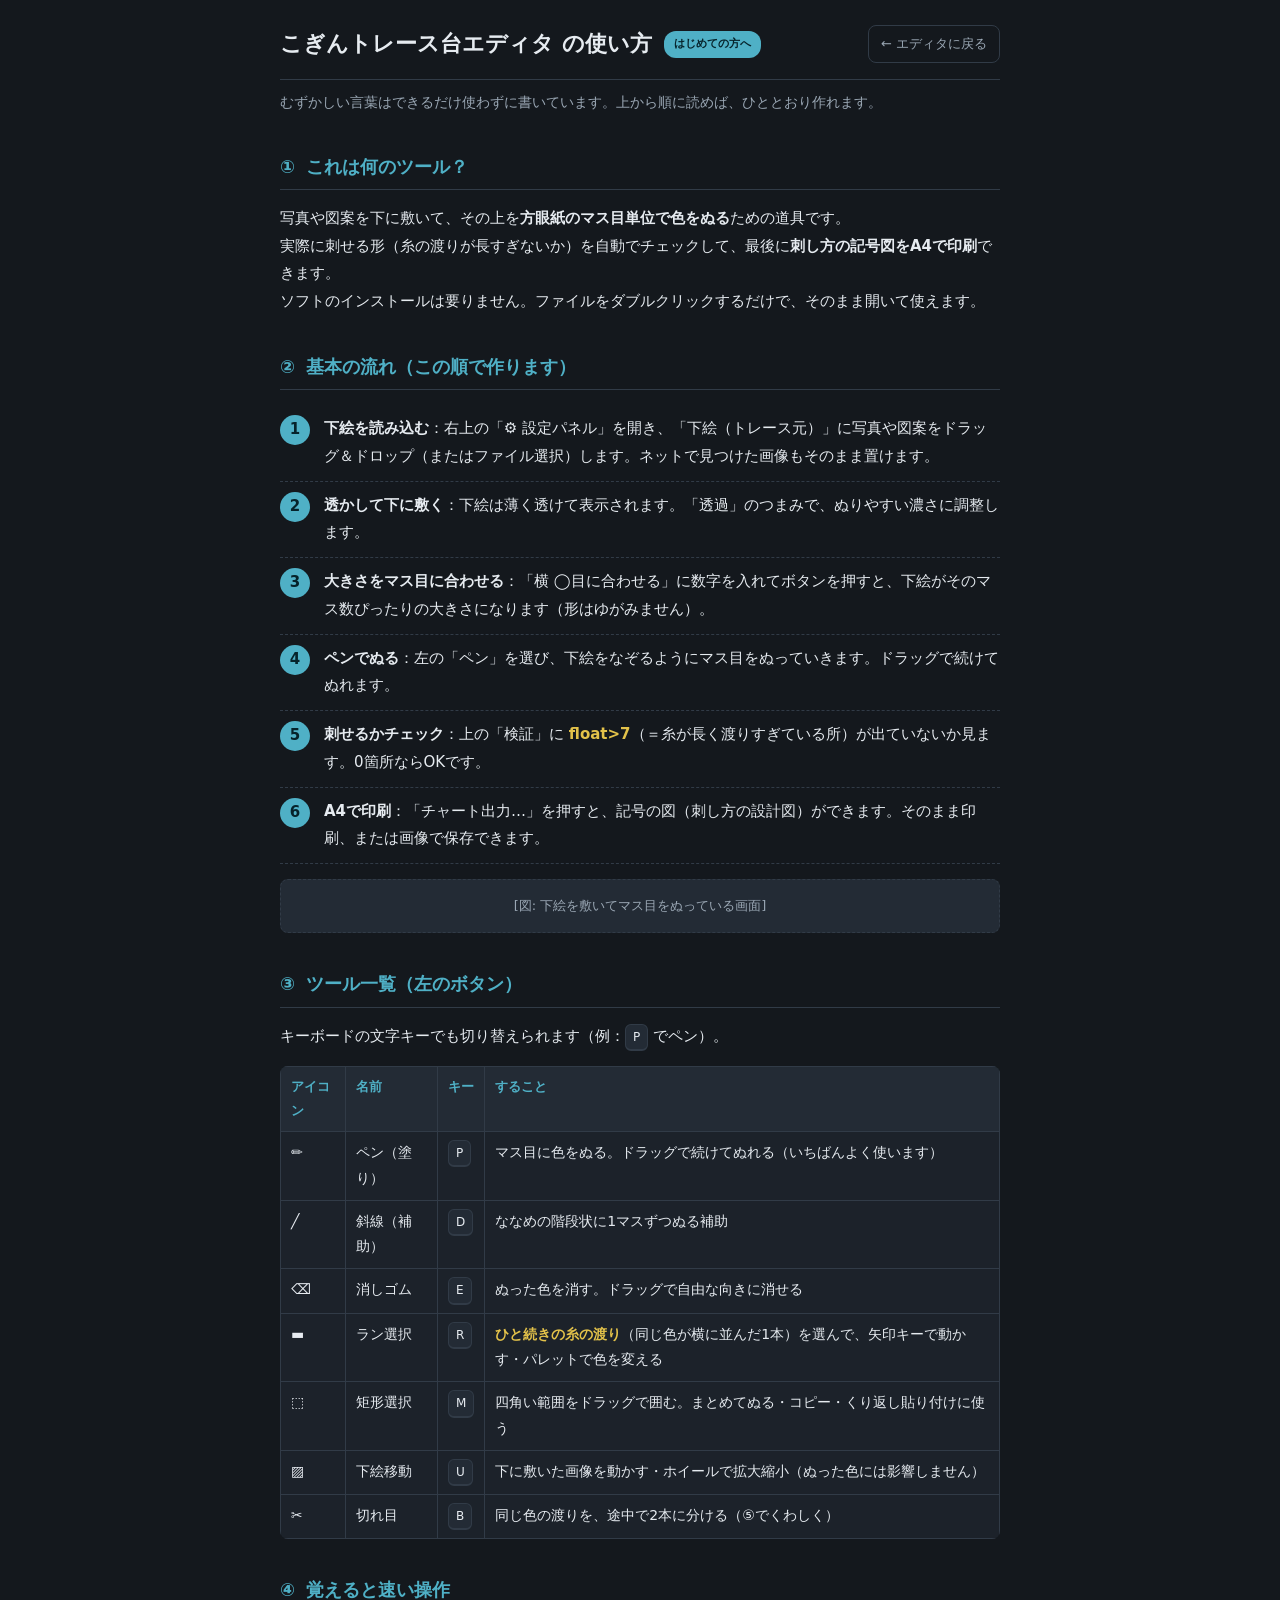
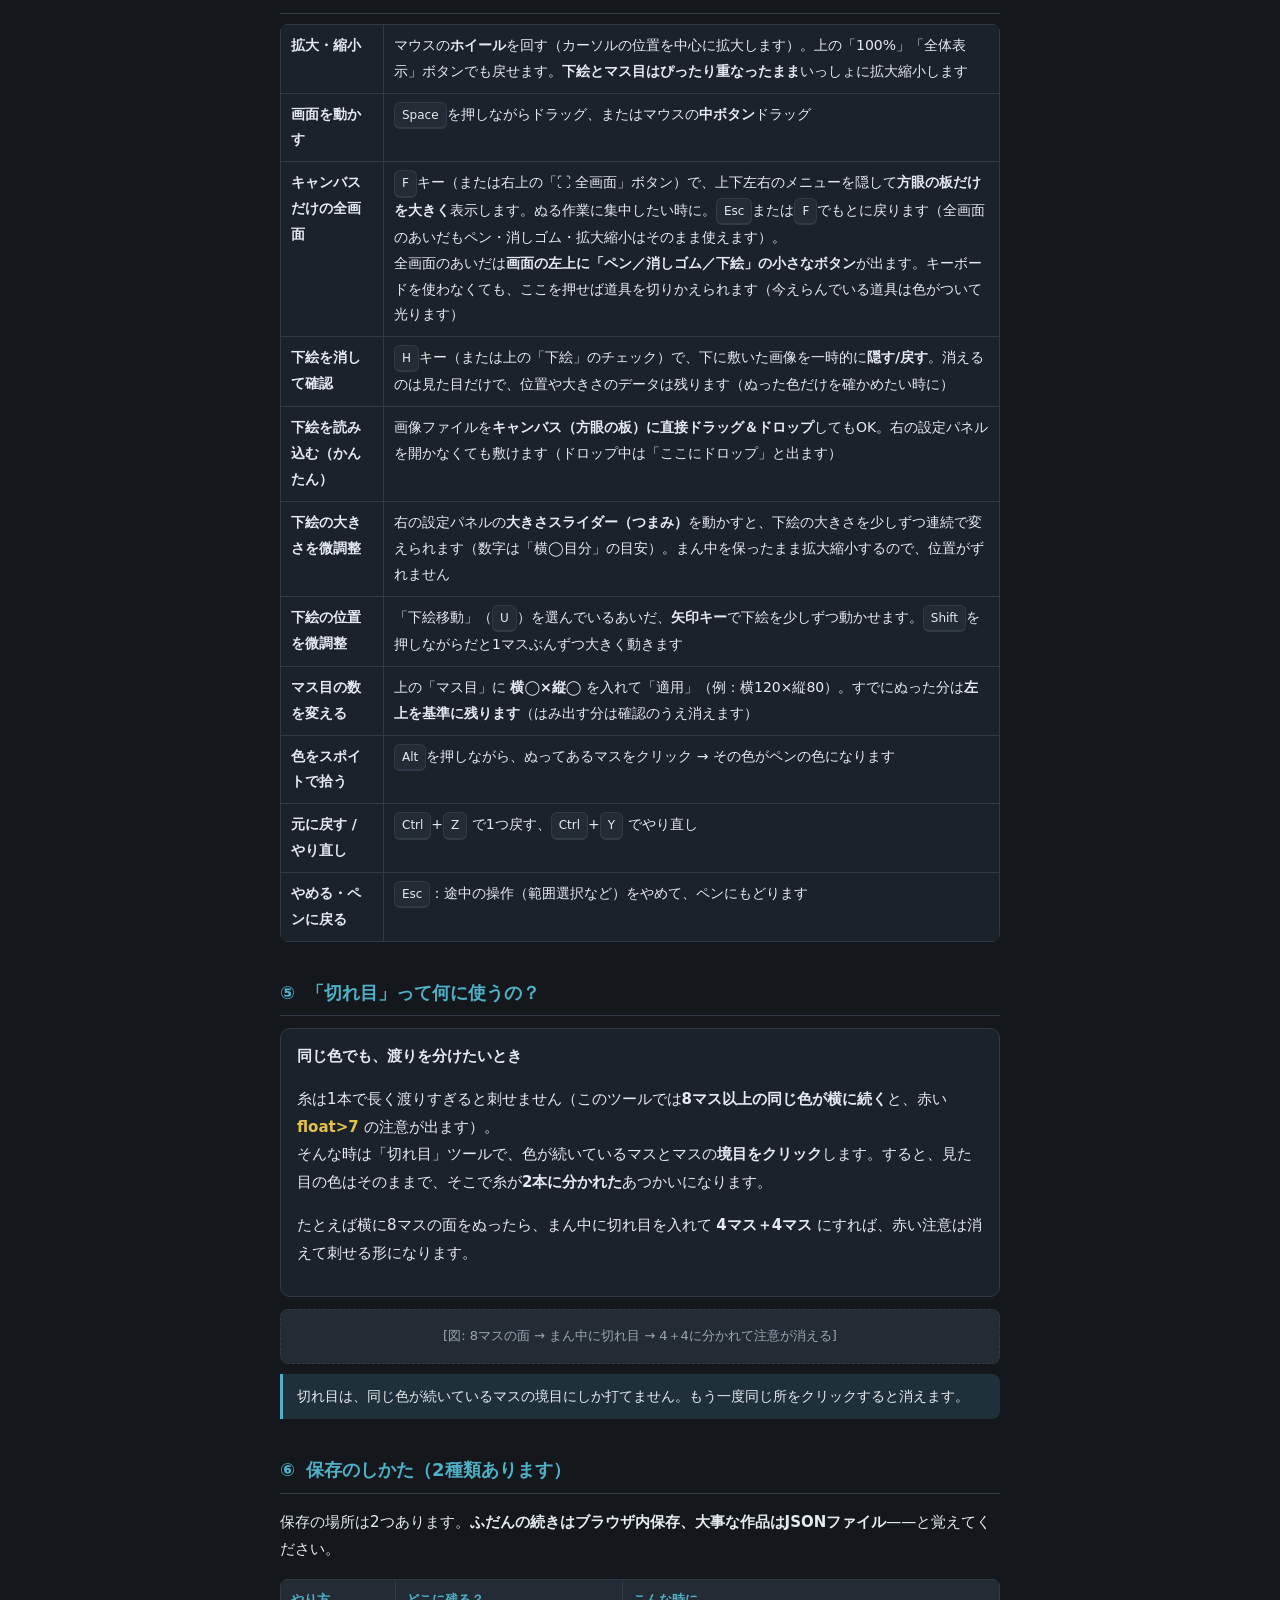
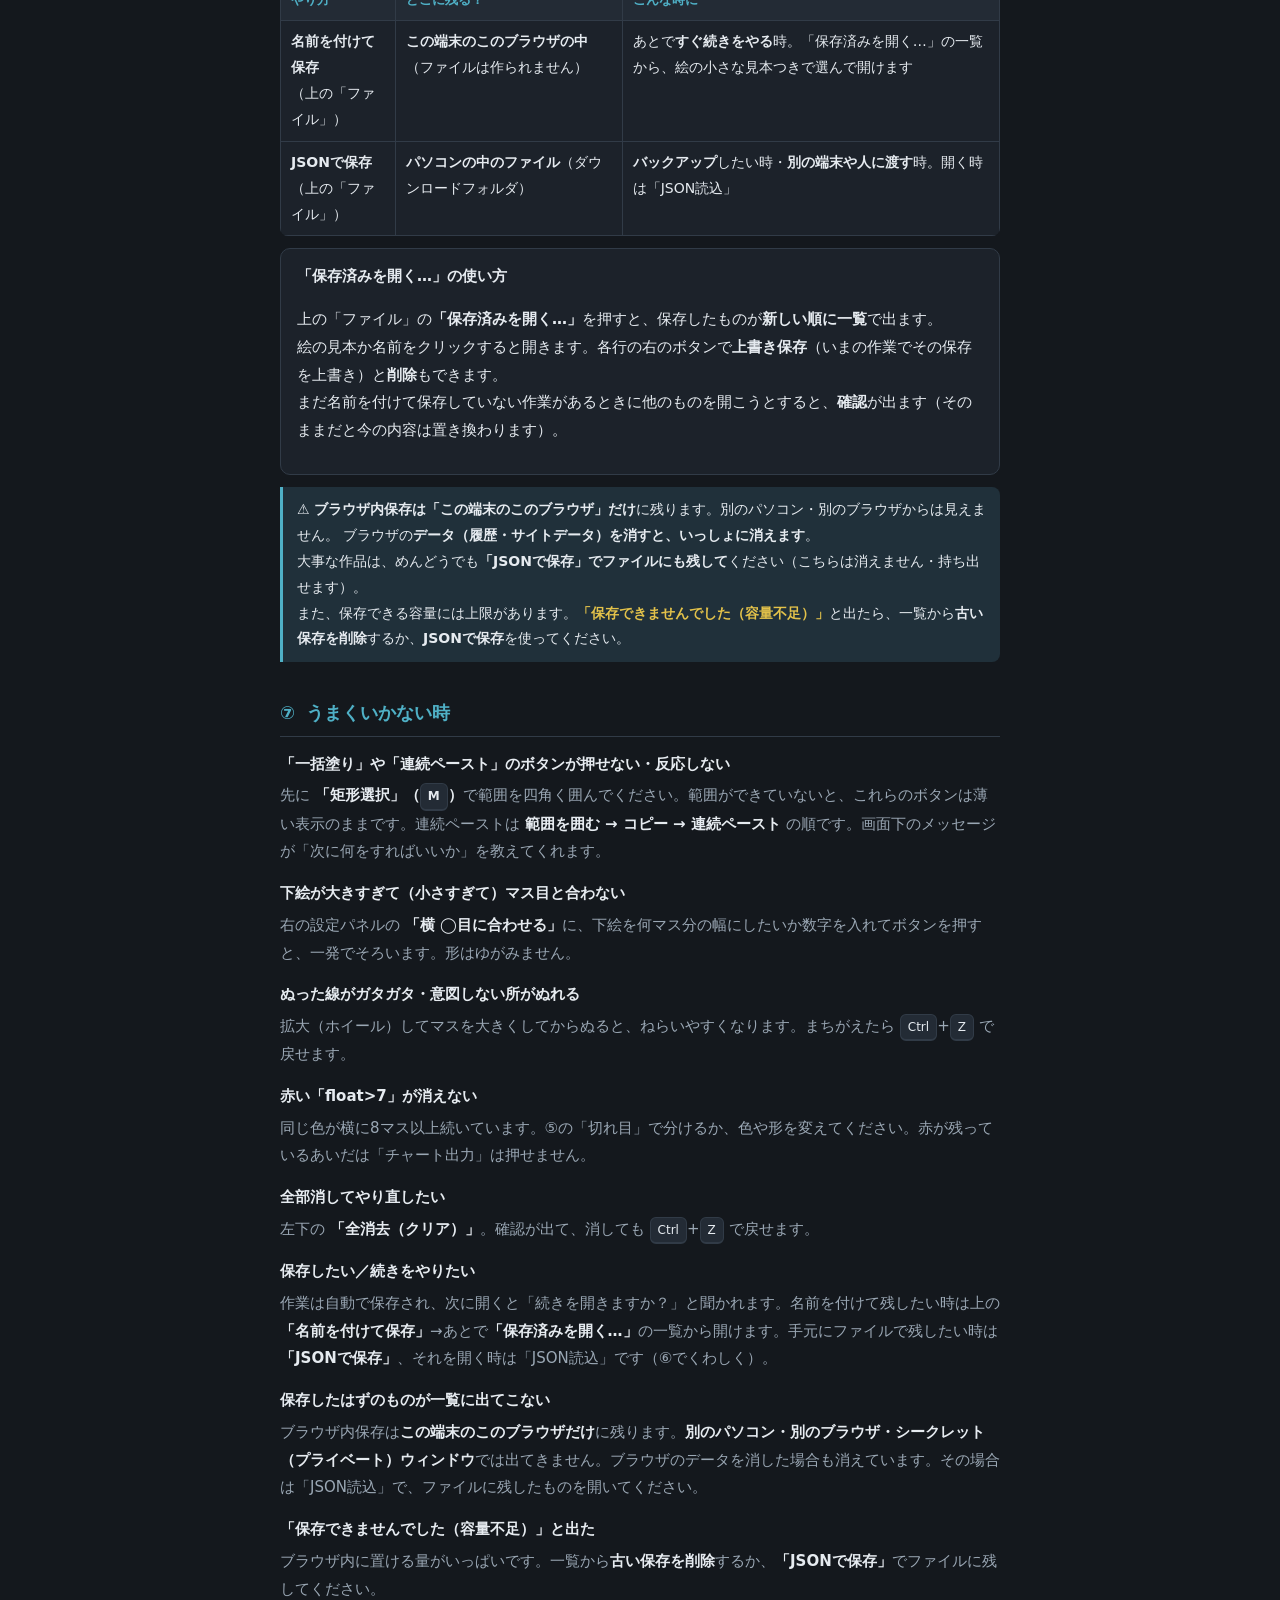
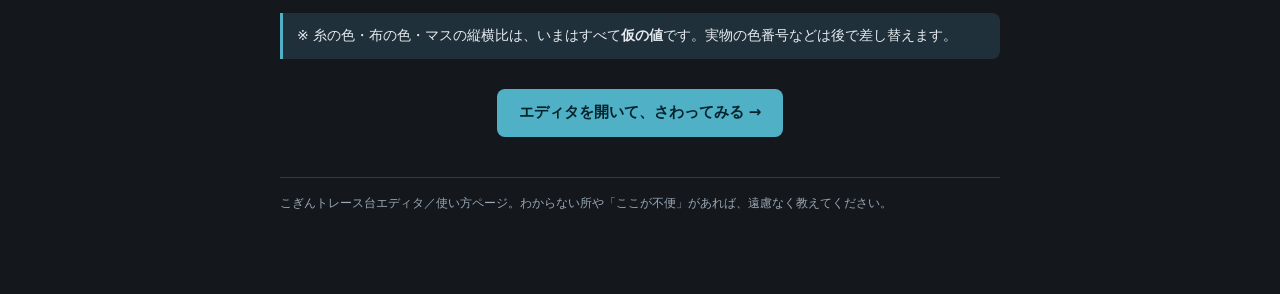
==== commit 660d2ef5: "feat(editor): 全画面中のツール切替をキャンバス上部バーのselectで実現（#20・R6） - .canvas-toolbar の「ツール: ペン」表示を select#tool-pic" ====
--- a/help.html
+++ b/help.html
@@ -102,7 +102,7 @@
   <tbody>
     <tr><td><b>拡大・縮小</b></td><td>マウスの<b>ホイール</b>を回す（カーソルの位置を中心に拡大します）。上の「100%」「全体表示」ボタンでも戻せます。<b>下絵とマス目はぴったり重なったまま</b>いっしょに拡大縮小します</td></tr>
     <tr><td><b>画面を動かす</b></td><td><kbd>Space</kbd>を押しながらドラッグ、またはマウスの<b>中ボタン</b>ドラッグ</td></tr>
-    <tr><td><b>キャンバスだけの全画面</b></td><td><kbd>F</kbd>キー（または右上の「⛶ 全画面」ボタン）で、上下左右のメニューを隠して<b>方眼の板だけを大きく</b>表示します。ぬる作業に集中したい時に。<kbd>Esc</kbd>または<kbd>F</kbd>でもとに戻ります（全画面のあいだもペン・消しゴム・拡大縮小はそのまま使えます）</td></tr>
+    <tr><td><b>キャンバスだけの全画面</b></td><td><kbd>F</kbd>キー（または右上の「⛶ 全画面」ボタン）で、上下左右のメニューを隠して<b>方眼の板だけを大きく</b>表示します。ぬる作業に集中したい時に。<kbd>Esc</kbd>または<kbd>F</kbd>でもとに戻ります（全画面のあいだもペン・消しゴム・拡大縮小はそのまま使えます）。<br>全画面のあいだは<b>画面の左上に「ペン／消しゴム／下絵」の小さなボタン</b>が出ます。キーボードを使わなくても、ここを押せば道具を切りかえられます（今えらんでいる道具は色がついて光ります）</td></tr>
     <tr><td><b>下絵を消して確認</b></td><td><kbd>H</kbd>キー（または上の「下絵」のチェック）で、下に敷いた画像を一時的に<b>隠す/戻す</b>。消えるのは見た目だけで、位置や大きさのデータは残ります（ぬった色だけを確かめたい時に）</td></tr>
     <tr><td><b>下絵を読み込む（かんたん）</b></td><td>画像ファイルを<b>キャンバス（方眼の板）に直接ドラッグ＆ドロップ</b>してもOK。右の設定パネルを開かなくても敷けます（ドロップ中は「ここにドロップ」と出ます）</td></tr>
     <tr><td><b>下絵の大きさを微調整</b></td><td>右の設定パネルの<b>大きさスライダー（つまみ）</b>を動かすと、下絵の大きさを少しずつ連続で変えられます（数字は「横◯目分」の目安）。まん中を保ったまま拡大縮小するので、位置がずれません</td></tr>
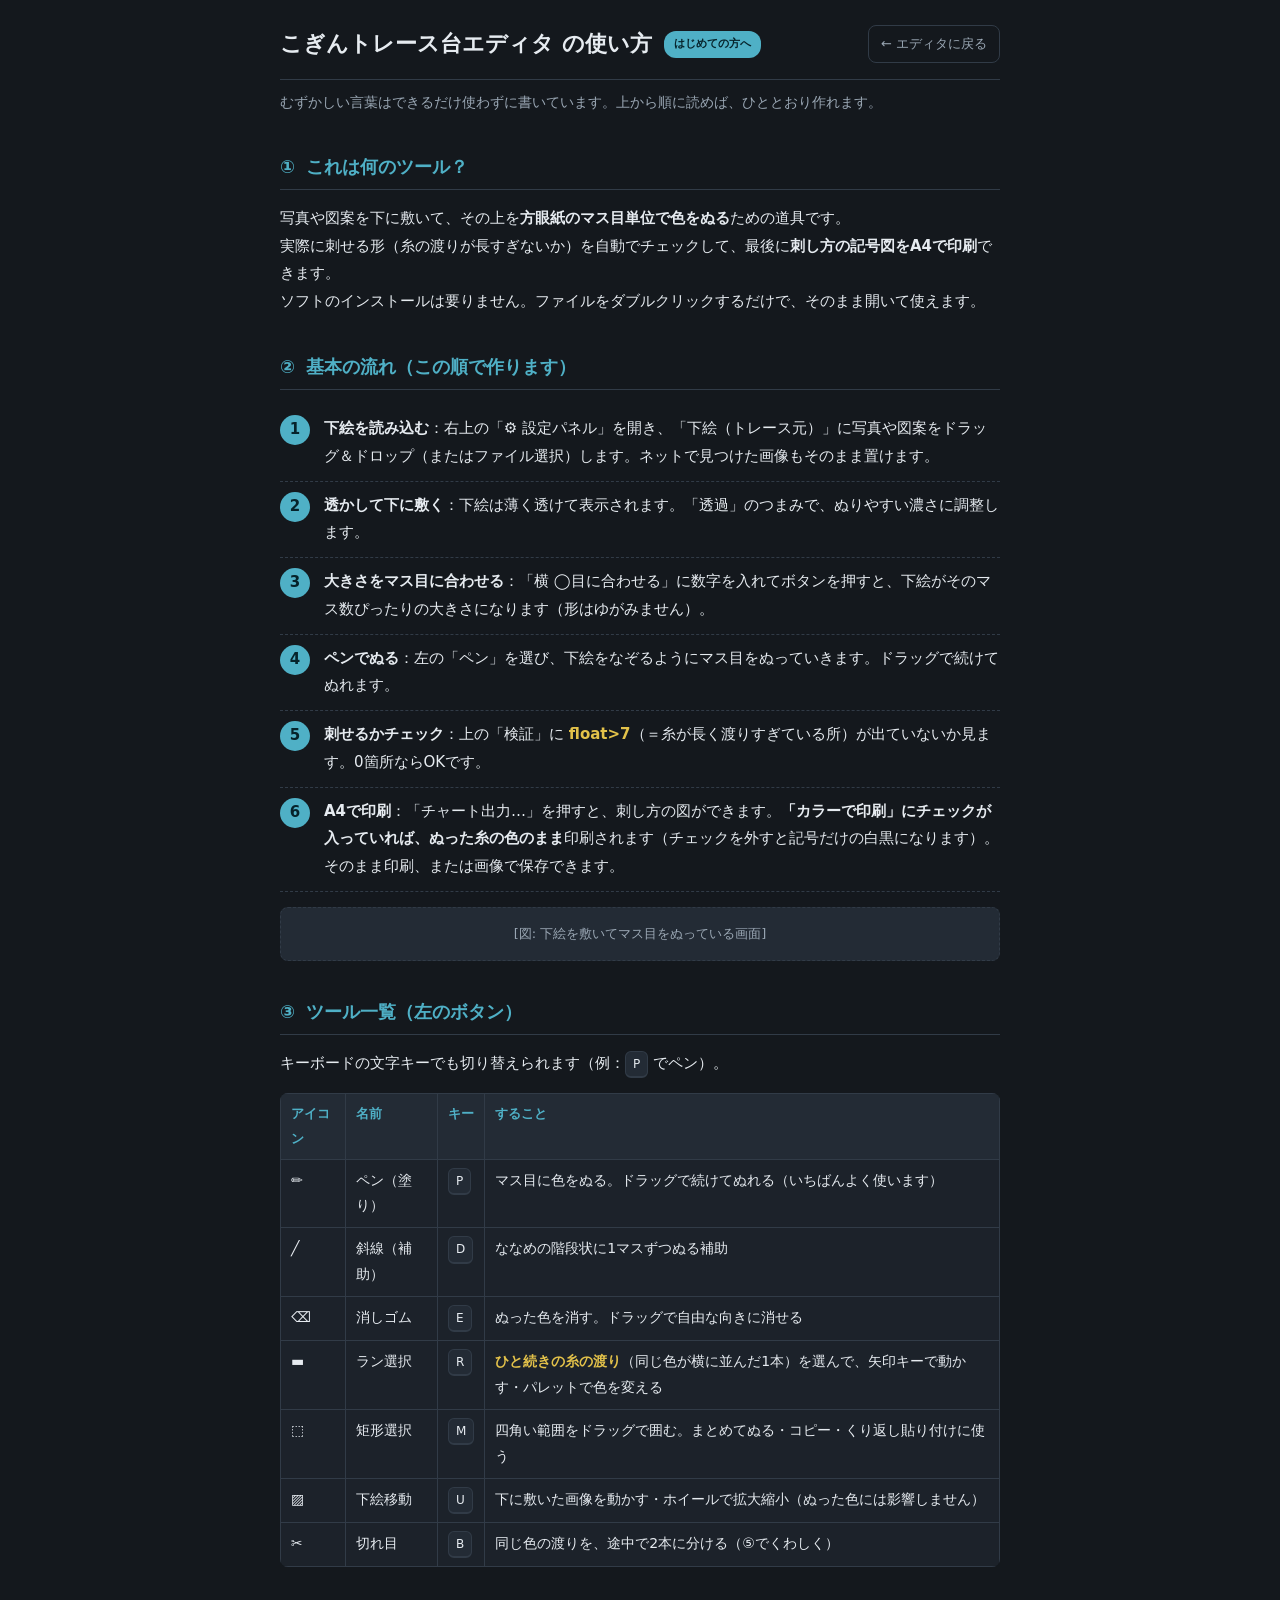
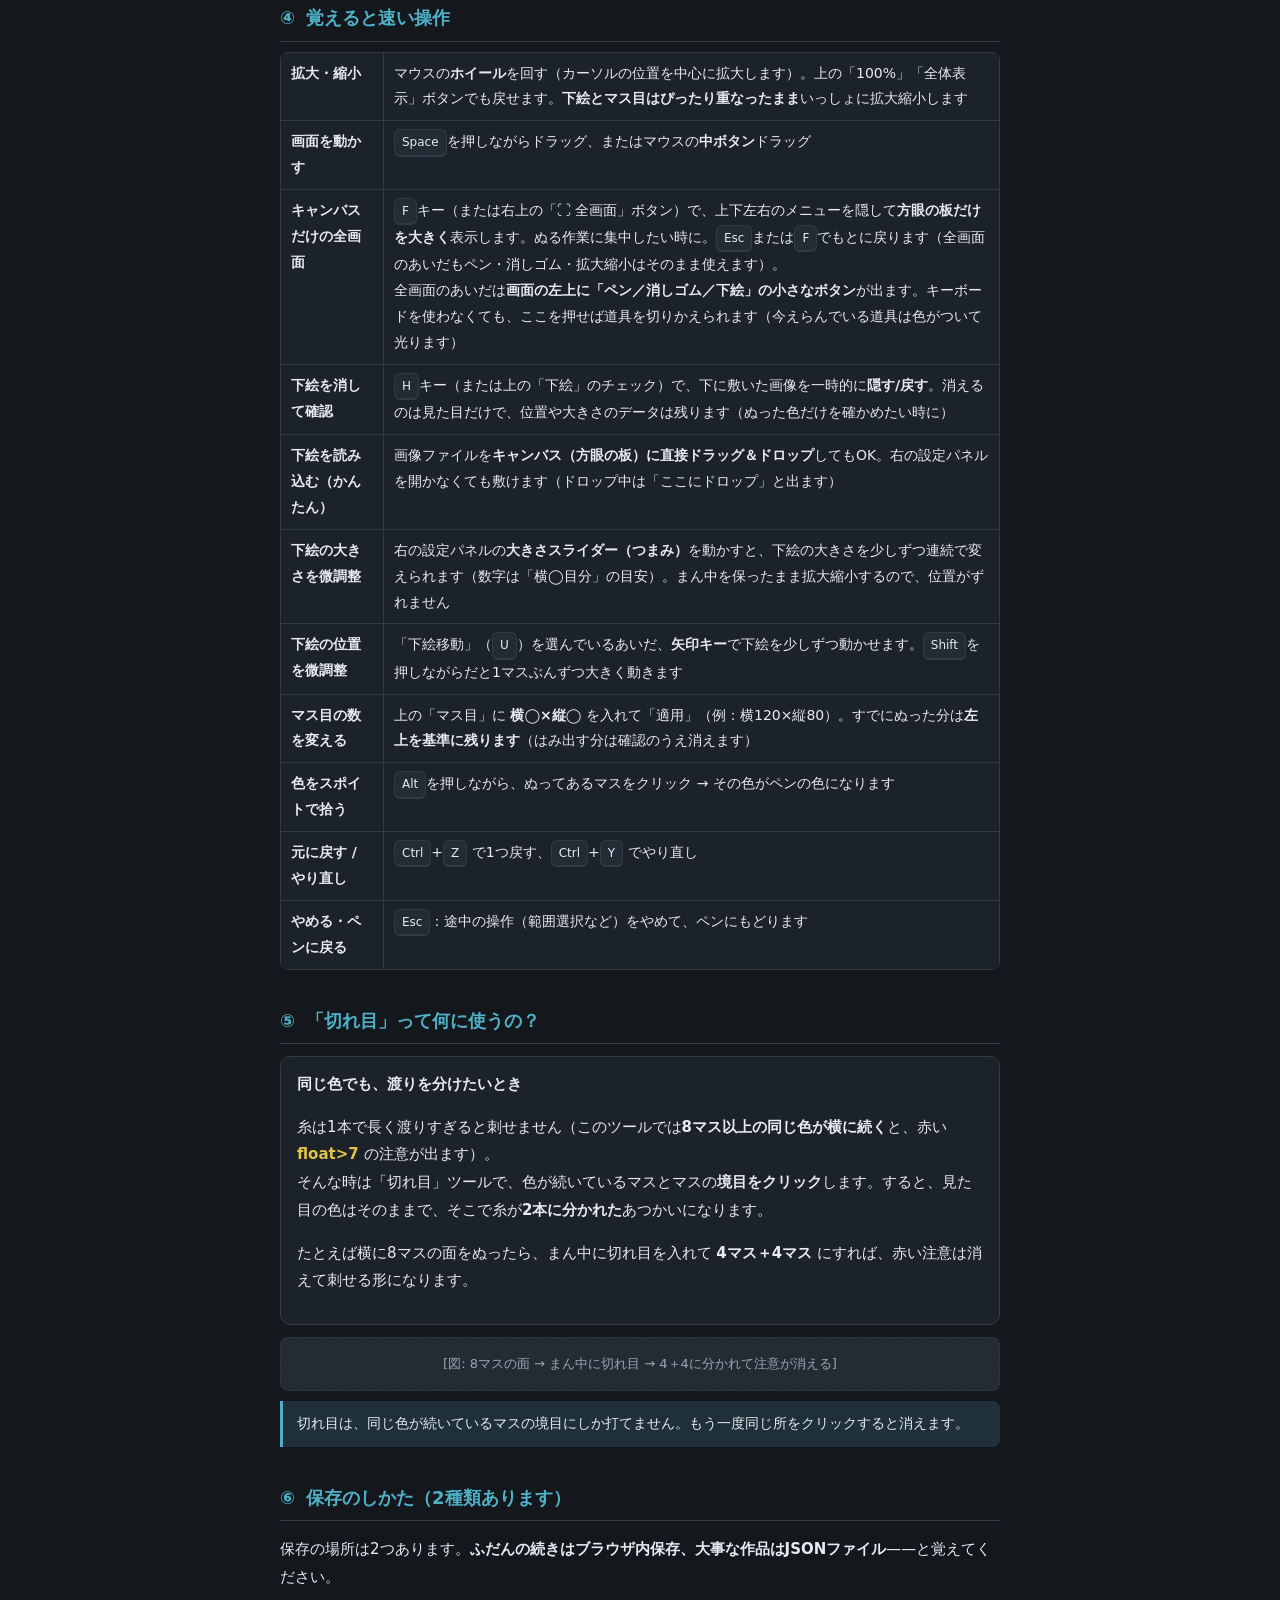
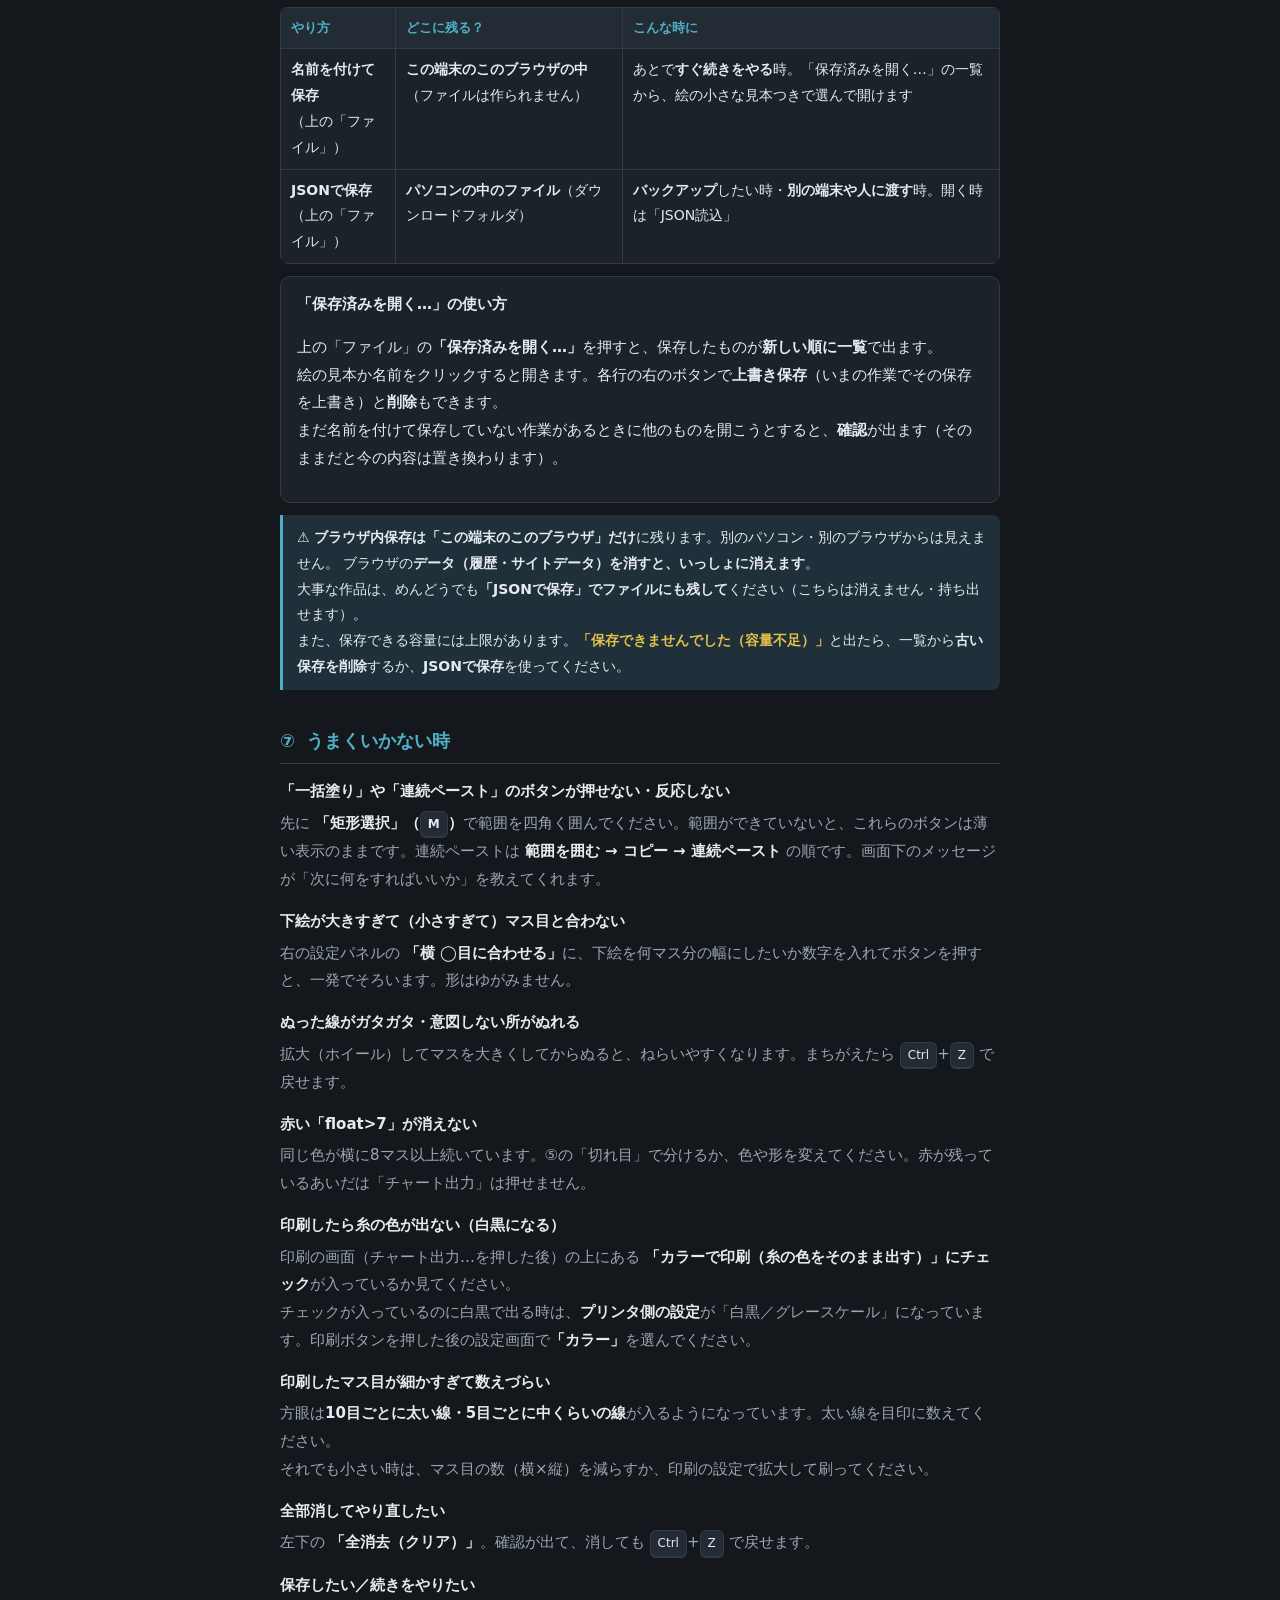
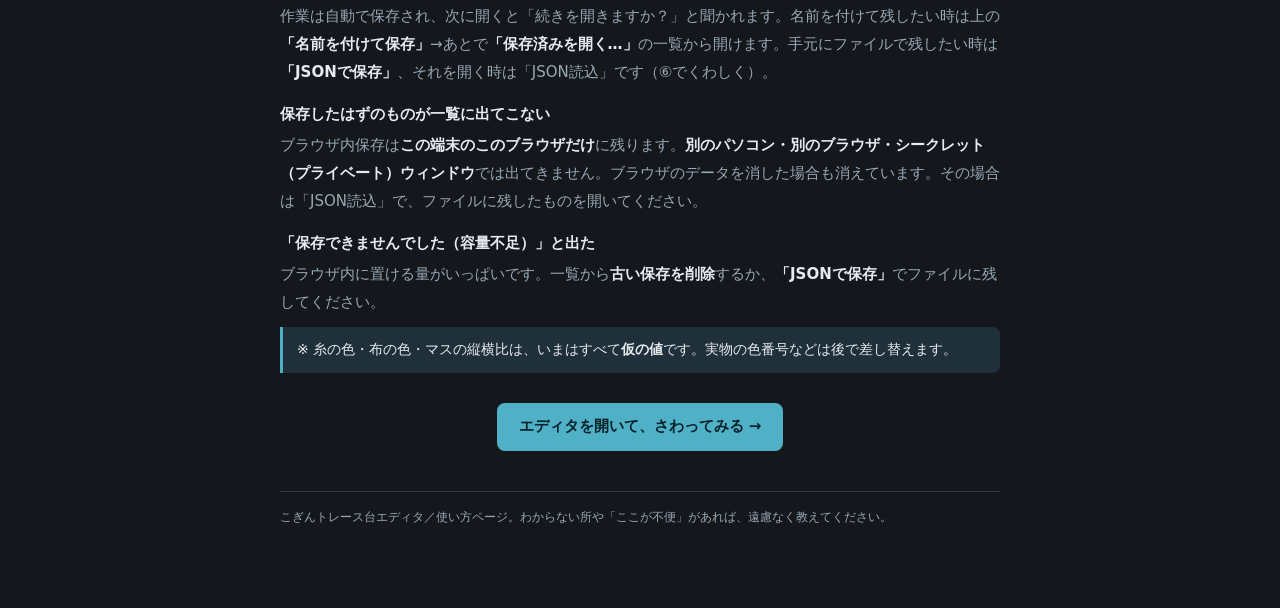
==== commit d3ace42e: "docs(editor): FEEDBACK 第11章 R7（#21/#22）＋README＋help 印刷まわり追記 FEEDBACK に真因（記号のみ＝紙に色が無かった）・対応・検証記録（実PDF" ====
--- a/help.html
+++ b/help.html
@@ -76,7 +76,7 @@
   <li><b>大きさをマス目に合わせる</b>：「横 ◯目に合わせる」に数字を入れてボタンを押すと、下絵がそのマス数ぴったりの大きさになります（形はゆがみません）。</li>
   <li><b>ペンでぬる</b>：左の「ペン」を選び、下絵をなぞるようにマス目をぬっていきます。ドラッグで続けてぬれます。</li>
   <li><b>刺せるかチェック</b>：上の「検証」に <span class="word">float&gt;7</span>（＝糸が長く渡りすぎている所）が出ていないか見ます。0箇所ならOKです。</li>
-  <li><b>A4で印刷</b>：「チャート出力…」を押すと、記号の図（刺し方の設計図）ができます。そのまま印刷、または画像で保存できます。</li>
+  <li><b>A4で印刷</b>：「チャート出力…」を押すと、刺し方の図ができます。<b>「カラーで印刷」にチェックが入っていれば、ぬった糸の色のまま</b>印刷されます（チェックを外すと記号だけの白黒になります）。そのまま印刷、または画像で保存できます。</li>
 </ol>
 <div class="fig">[図: 下絵を敷いてマス目をぬっている画面]</div>
 
@@ -169,6 +169,14 @@
   <dt>赤い「float&gt;7」が消えない</dt>
   <dd>同じ色が横に8マス以上続いています。⑤の「切れ目」で分けるか、色や形を変えてください。赤が残っているあいだは「チャート出力」は押せません。</dd>
 
+  <dt>印刷したら糸の色が出ない（白黒になる）</dt>
+  <dd>印刷の画面（チャート出力…を押した後）の上にある <b>「カラーで印刷（糸の色をそのまま出す）」にチェック</b>が入っているか見てください。<br>
+  チェックが入っているのに白黒で出る時は、<b>プリンタ側の設定</b>が「白黒／グレースケール」になっています。印刷ボタンを押した後の設定画面で<b>「カラー」</b>を選んでください。</dd>
+
+  <dt>印刷したマス目が細かすぎて数えづらい</dt>
+  <dd>方眼は<b>10目ごとに太い線・5目ごとに中くらいの線</b>が入るようになっています。太い線を目印に数えてください。<br>
+  それでも小さい時は、マス目の数（横×縦）を減らすか、印刷の設定で拡大して刷ってください。</dd>
+
   <dt>全部消してやり直したい</dt>
   <dd>左下の <b>「全消去（クリア）」</b>。確認が出て、消しても <kbd>Ctrl</kbd>+<kbd>Z</kbd> で戻せます。</dd>
 
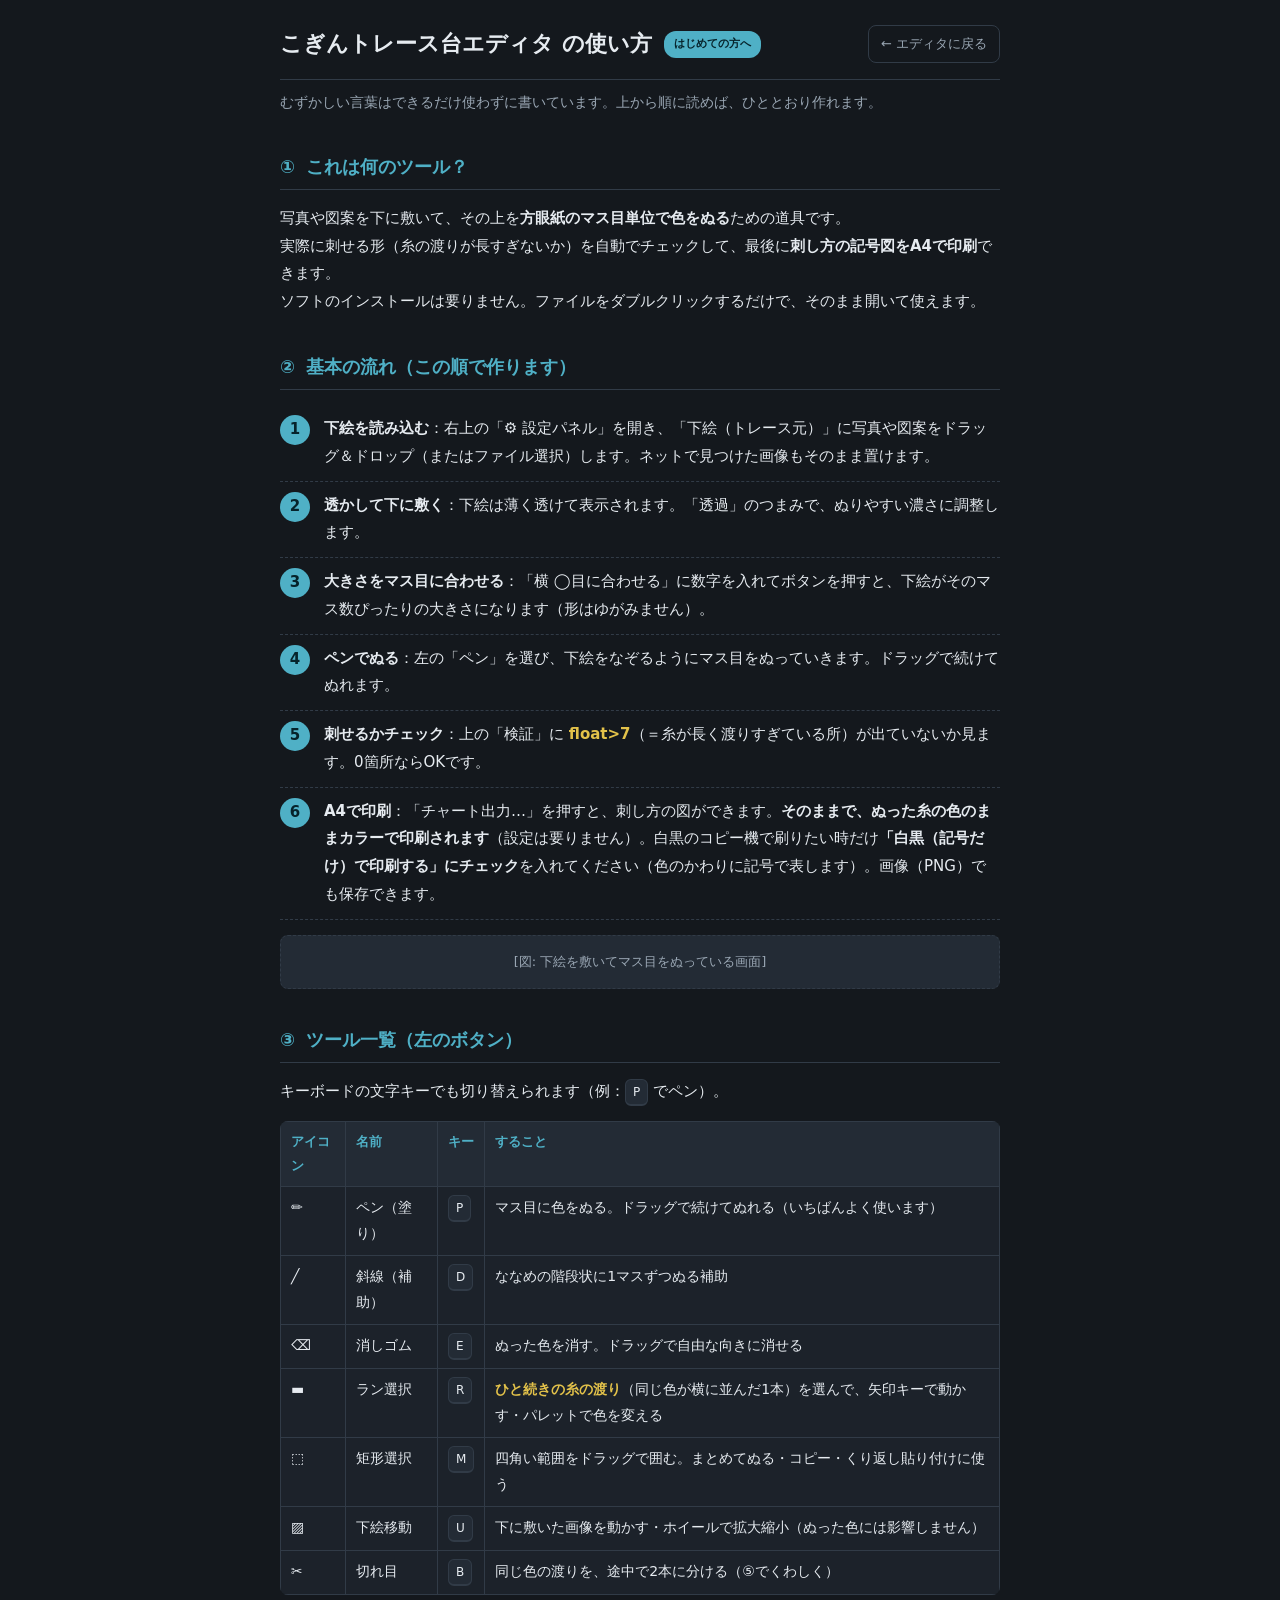
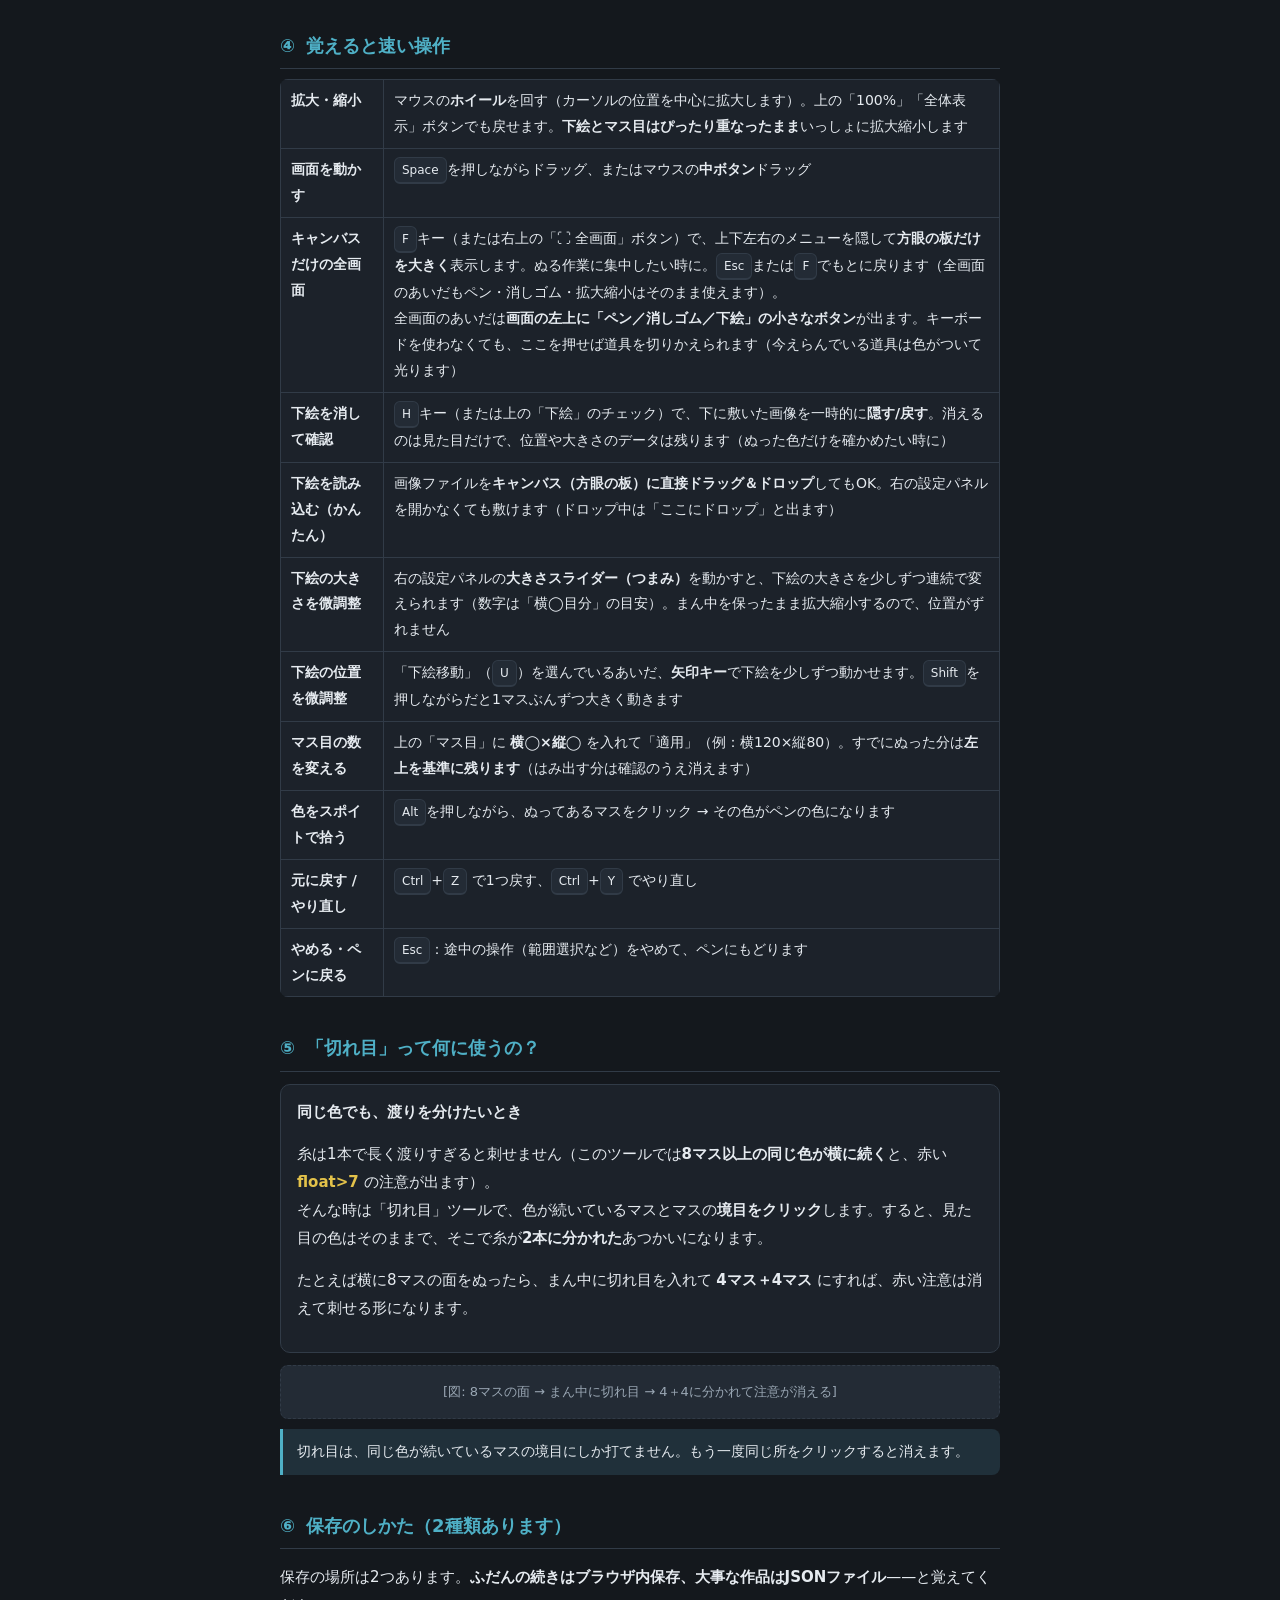
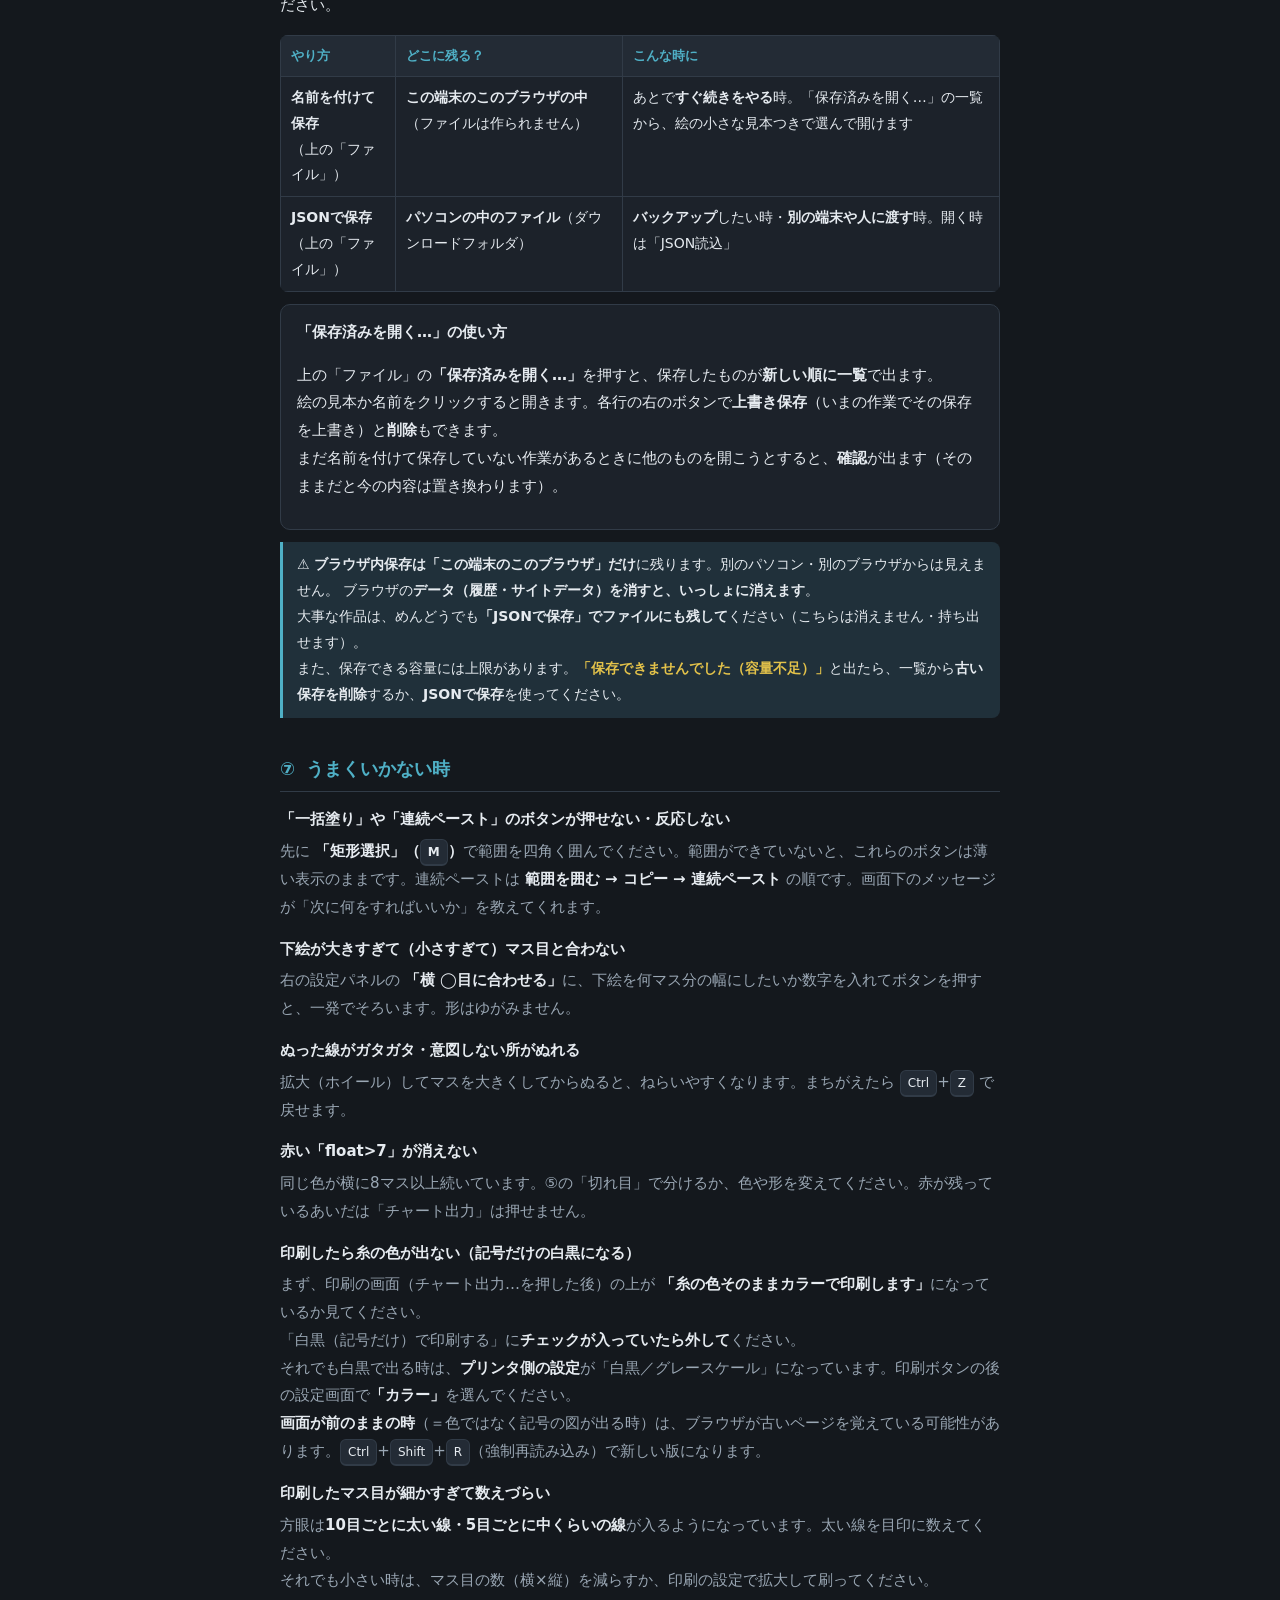
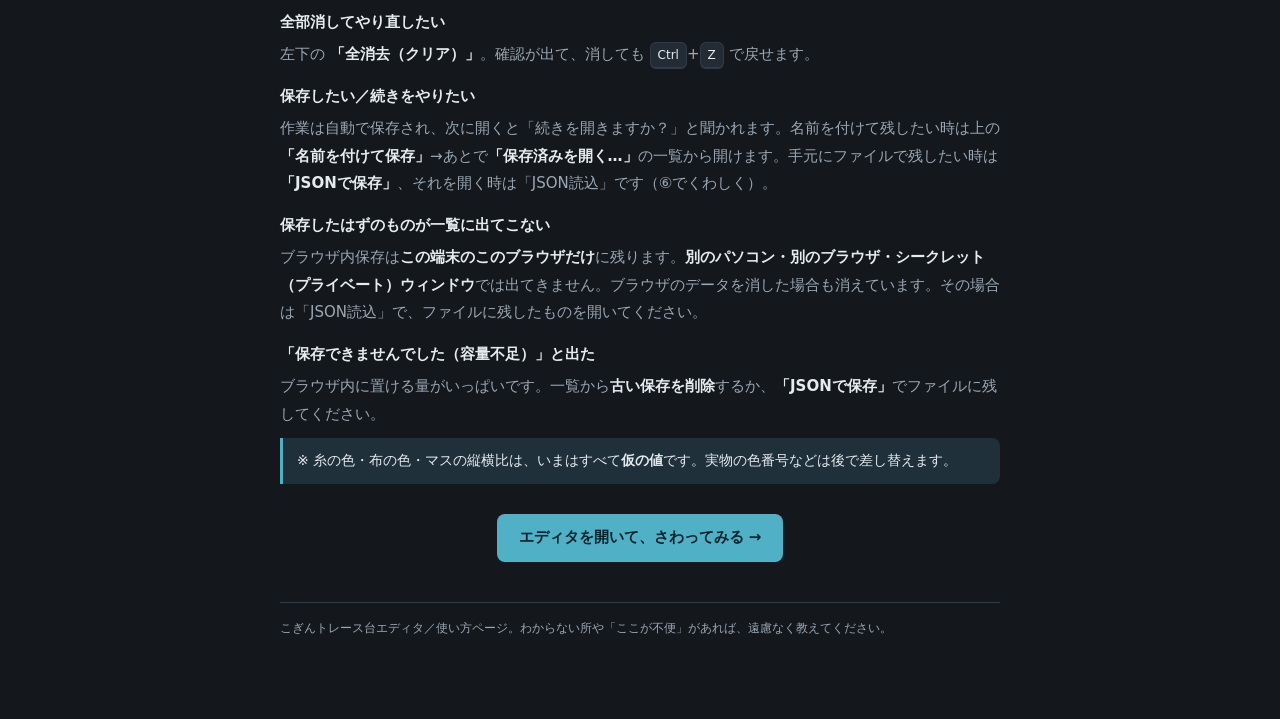
==== commit 306dbe81: "fix(editor): カラー印刷は色ベタ塗りのみ・記号ゼロへ／白黒をオプトアウト化（#23・R8） 伎海 実機FB「糸の色が変わるんじゃなくて、糸の色を図形（記号）を変えて表現していて とても見づ" ====
--- a/help.html
+++ b/help.html
@@ -76,7 +76,7 @@
   <li><b>大きさをマス目に合わせる</b>：「横 ◯目に合わせる」に数字を入れてボタンを押すと、下絵がそのマス数ぴったりの大きさになります（形はゆがみません）。</li>
   <li><b>ペンでぬる</b>：左の「ペン」を選び、下絵をなぞるようにマス目をぬっていきます。ドラッグで続けてぬれます。</li>
   <li><b>刺せるかチェック</b>：上の「検証」に <span class="word">float&gt;7</span>（＝糸が長く渡りすぎている所）が出ていないか見ます。0箇所ならOKです。</li>
-  <li><b>A4で印刷</b>：「チャート出力…」を押すと、刺し方の図ができます。<b>「カラーで印刷」にチェックが入っていれば、ぬった糸の色のまま</b>印刷されます（チェックを外すと記号だけの白黒になります）。そのまま印刷、または画像で保存できます。</li>
+  <li><b>A4で印刷</b>：「チャート出力…」を押すと、刺し方の図ができます。<b>そのままで、ぬった糸の色のままカラーで印刷されます</b>（設定は要りません）。白黒のコピー機で刷りたい時だけ<b>「白黒（記号だけ）で印刷する」にチェック</b>を入れてください（色のかわりに記号で表します）。画像（PNG）でも保存できます。</li>
 </ol>
 <div class="fig">[図: 下絵を敷いてマス目をぬっている画面]</div>
 
@@ -169,9 +169,11 @@
   <dt>赤い「float&gt;7」が消えない</dt>
   <dd>同じ色が横に8マス以上続いています。⑤の「切れ目」で分けるか、色や形を変えてください。赤が残っているあいだは「チャート出力」は押せません。</dd>
 
-  <dt>印刷したら糸の色が出ない（白黒になる）</dt>
-  <dd>印刷の画面（チャート出力…を押した後）の上にある <b>「カラーで印刷（糸の色をそのまま出す）」にチェック</b>が入っているか見てください。<br>
-  チェックが入っているのに白黒で出る時は、<b>プリンタ側の設定</b>が「白黒／グレースケール」になっています。印刷ボタンを押した後の設定画面で<b>「カラー」</b>を選んでください。</dd>
+  <dt>印刷したら糸の色が出ない（記号だけの白黒になる）</dt>
+  <dd>まず、印刷の画面（チャート出力…を押した後）の上が <b>「糸の色そのままカラーで印刷します」</b>になっているか見てください。<br>
+  「白黒（記号だけ）で印刷する」に<b>チェックが入っていたら外して</b>ください。<br>
+  それでも白黒で出る時は、<b>プリンタ側の設定</b>が「白黒／グレースケール」になっています。印刷ボタンの後の設定画面で<b>「カラー」</b>を選んでください。<br>
+  <b>画面が前のままの時</b>（＝色ではなく記号の図が出る時）は、ブラウザが古いページを覚えている可能性があります。<kbd>Ctrl</kbd>+<kbd>Shift</kbd>+<kbd>R</kbd>（強制再読み込み）で新しい版になります。</dd>
 
   <dt>印刷したマス目が細かすぎて数えづらい</dt>
   <dd>方眼は<b>10目ごとに太い線・5目ごとに中くらいの線</b>が入るようになっています。太い線を目印に数えてください。<br>
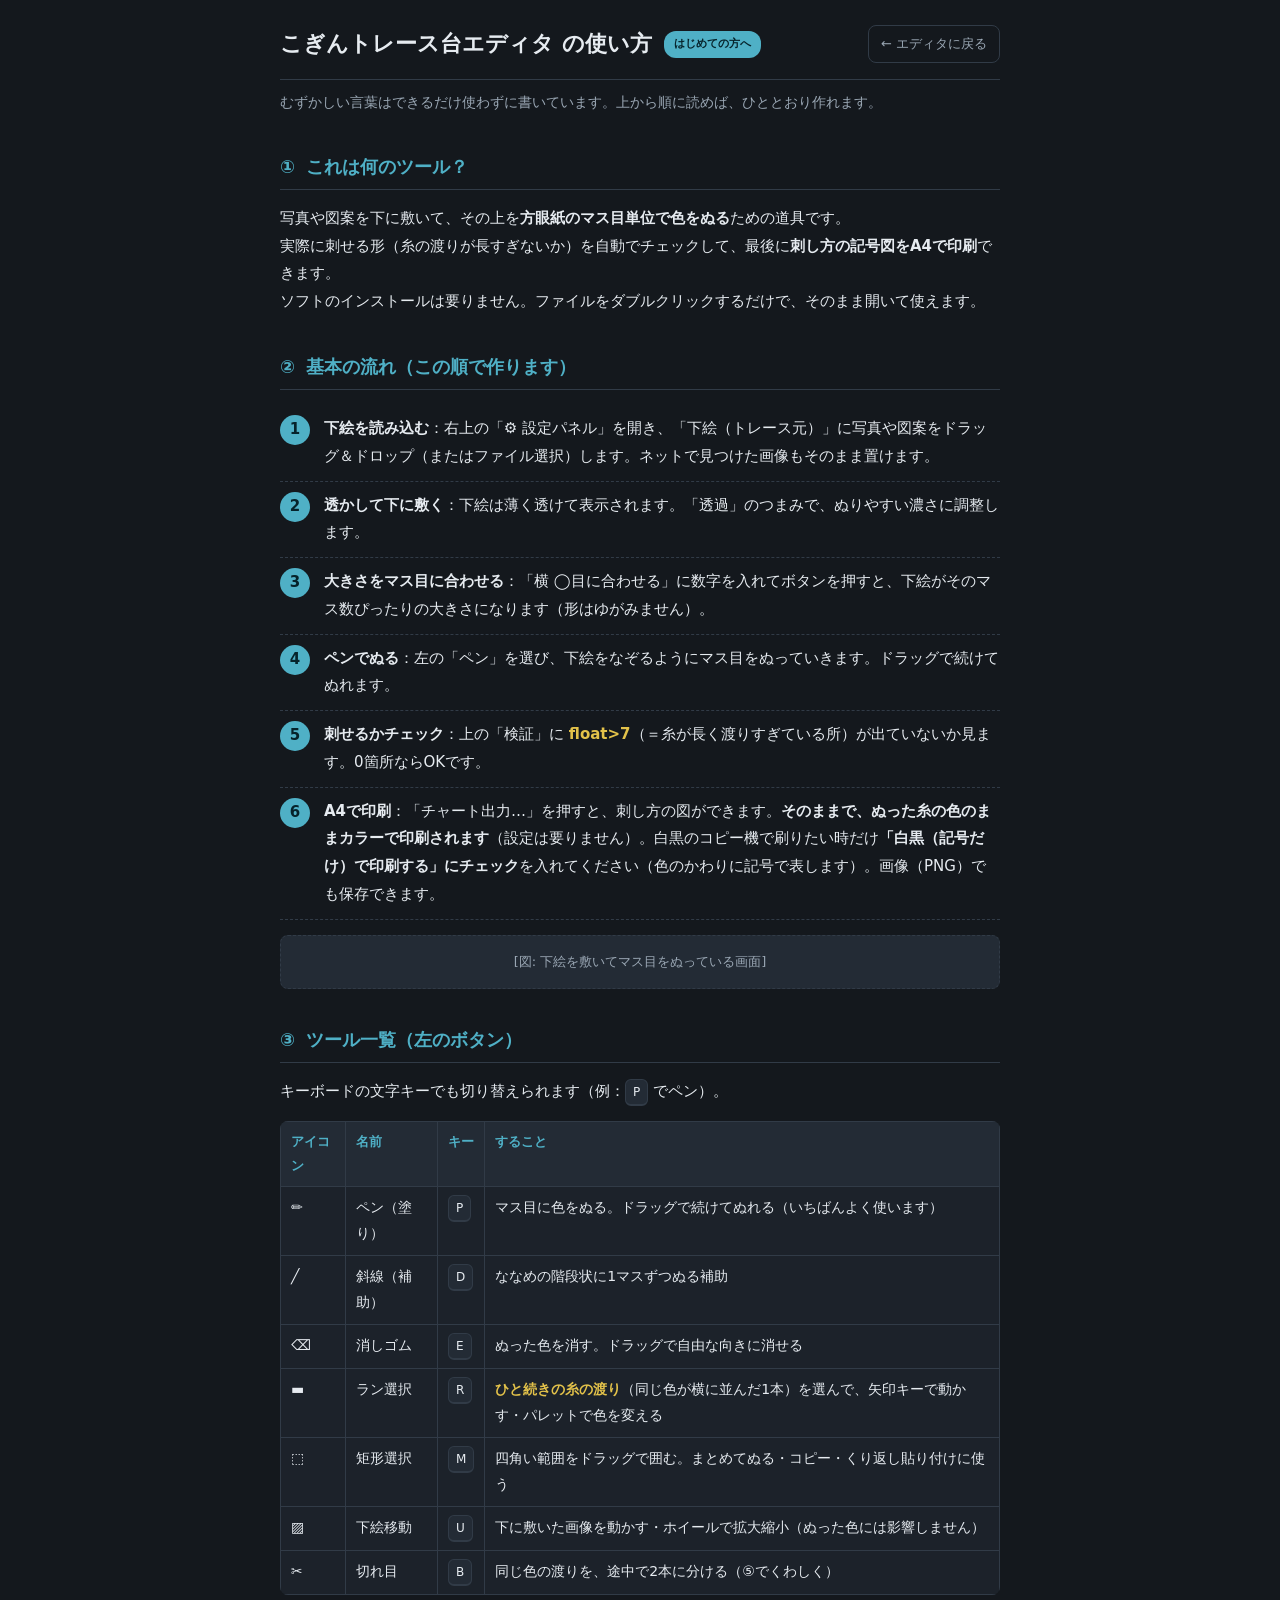
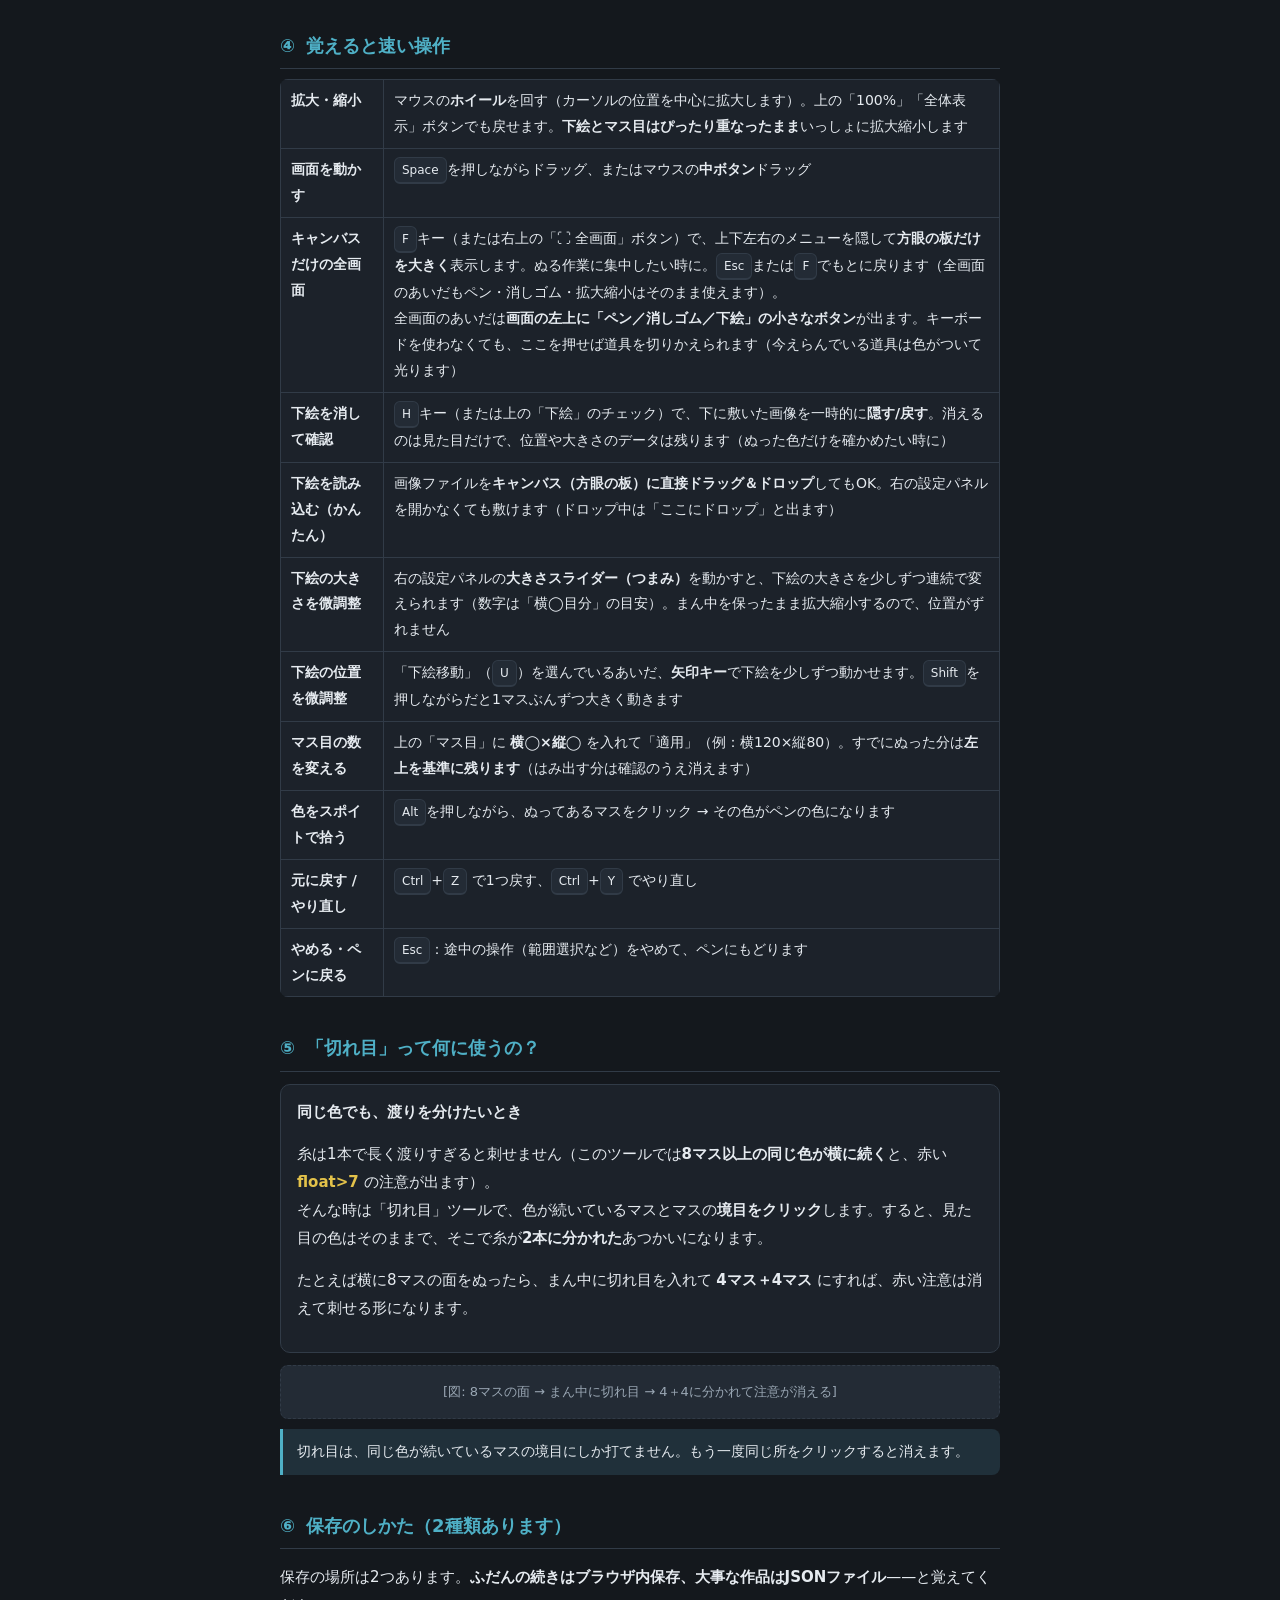
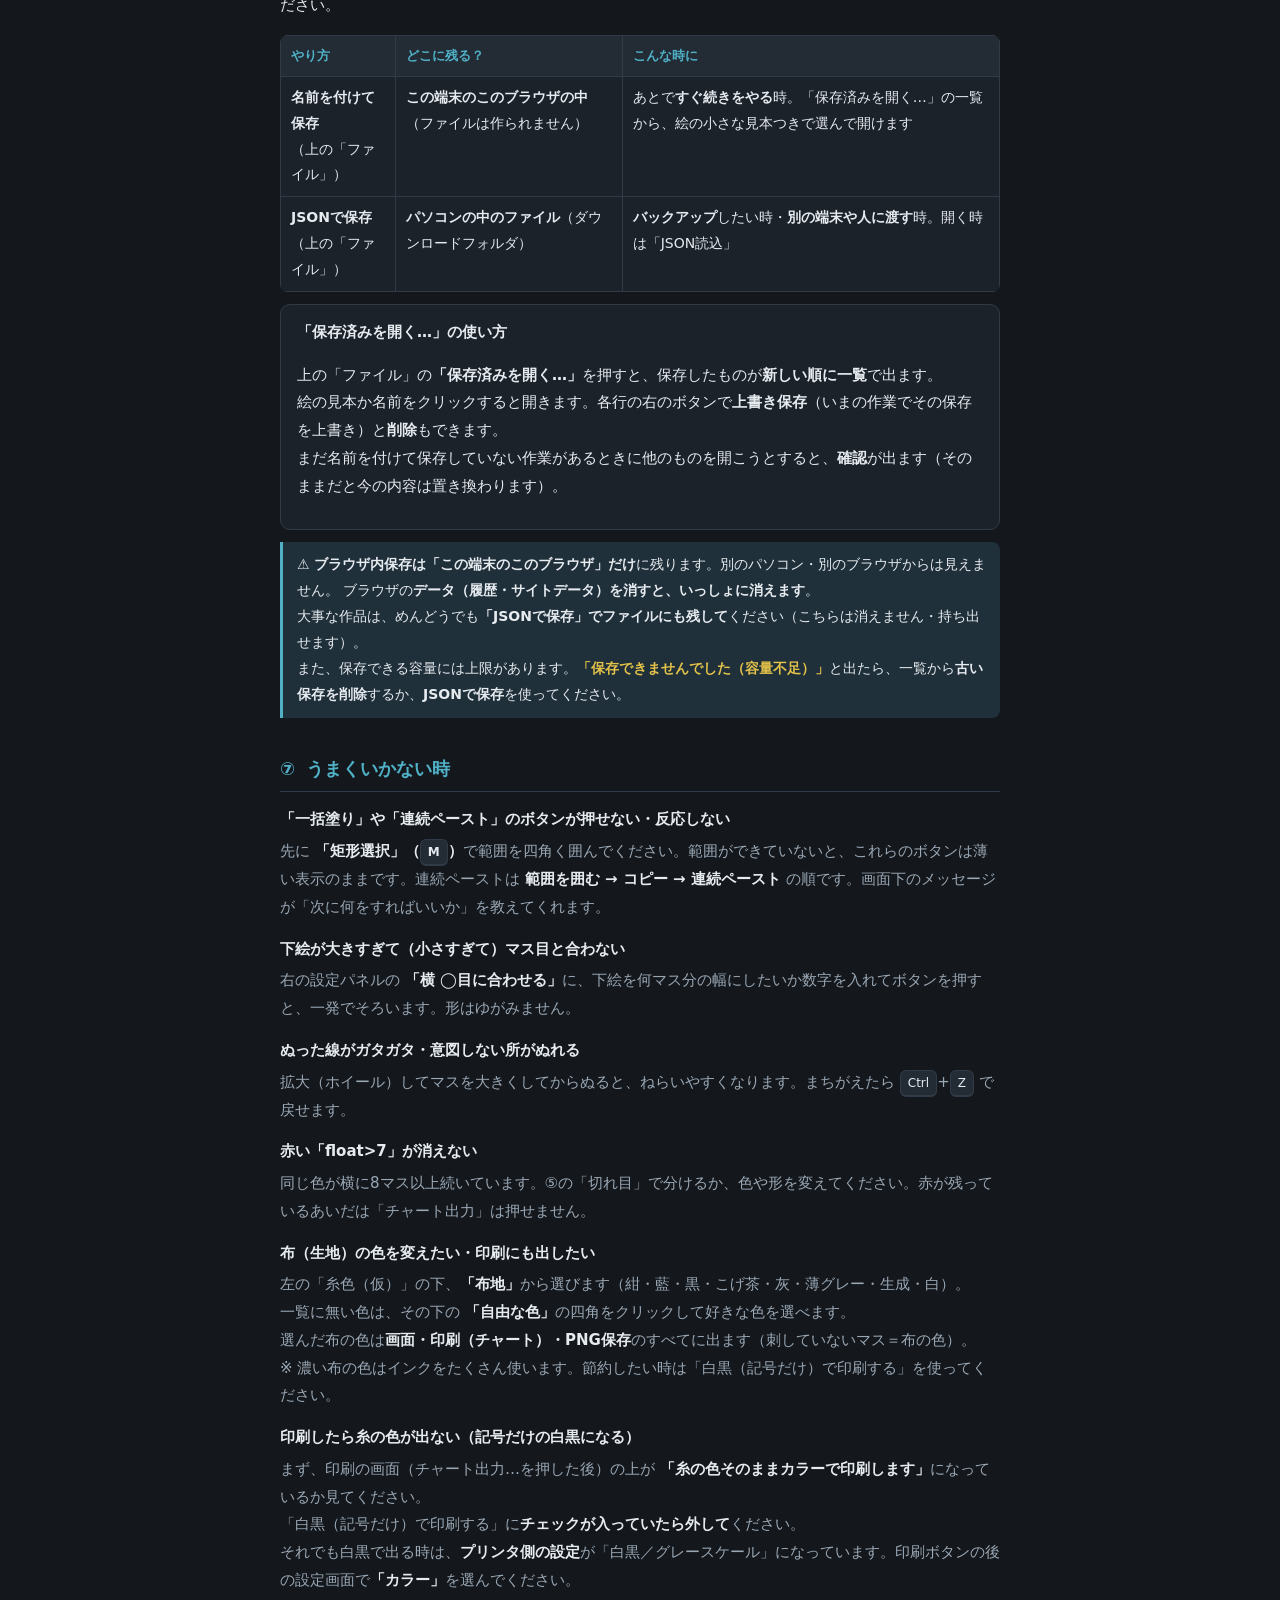
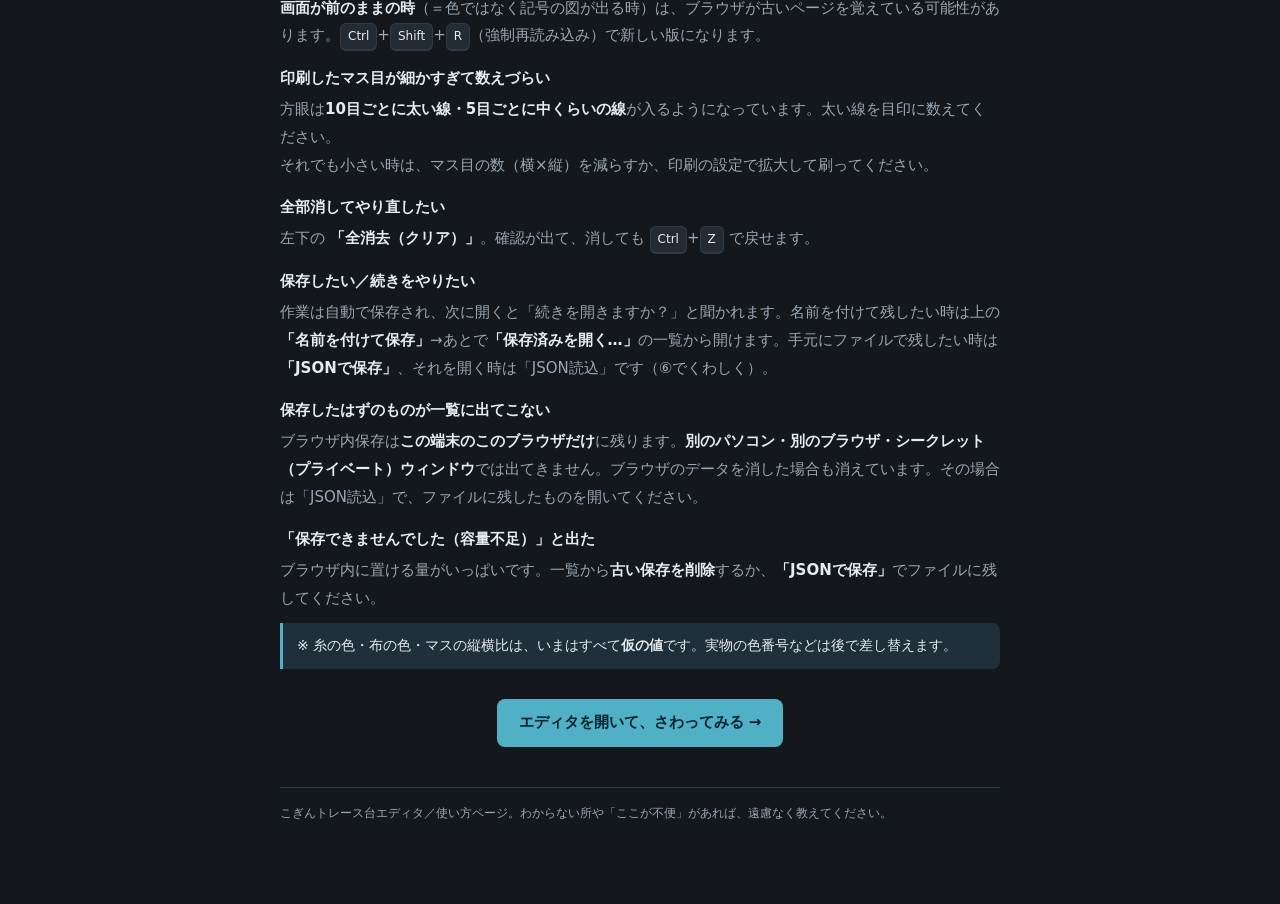
==== commit a9d4eb18: "feat(editor): チャート画面も記号ゼロを保証＋地布の色を8プリセット+自由色で全経路反映（#24/#25・R9） 伎海FB続き2点。 #24 チャート出力の画面表示: 調査の結果 R8時点" ====
--- a/help.html
+++ b/help.html
@@ -169,6 +169,12 @@
   <dt>赤い「float&gt;7」が消えない</dt>
   <dd>同じ色が横に8マス以上続いています。⑤の「切れ目」で分けるか、色や形を変えてください。赤が残っているあいだは「チャート出力」は押せません。</dd>
 
+  <dt>布（生地）の色を変えたい・印刷にも出したい</dt>
+  <dd>左の「糸色（仮）」の下、<b>「布地」</b>から選びます（紺・藍・黒・こげ茶・灰・薄グレー・生成・白）。<br>
+  一覧に無い色は、その下の <b>「自由な色」</b>の四角をクリックして好きな色を選べます。<br>
+  選んだ布の色は<b>画面・印刷（チャート）・PNG保存</b>のすべてに出ます（刺していないマス＝布の色）。<br>
+  ※ 濃い布の色はインクをたくさん使います。節約したい時は「白黒（記号だけ）で印刷する」を使ってください。</dd>
+
   <dt>印刷したら糸の色が出ない（記号だけの白黒になる）</dt>
   <dd>まず、印刷の画面（チャート出力…を押した後）の上が <b>「糸の色そのままカラーで印刷します」</b>になっているか見てください。<br>
   「白黒（記号だけ）で印刷する」に<b>チェックが入っていたら外して</b>ください。<br>
